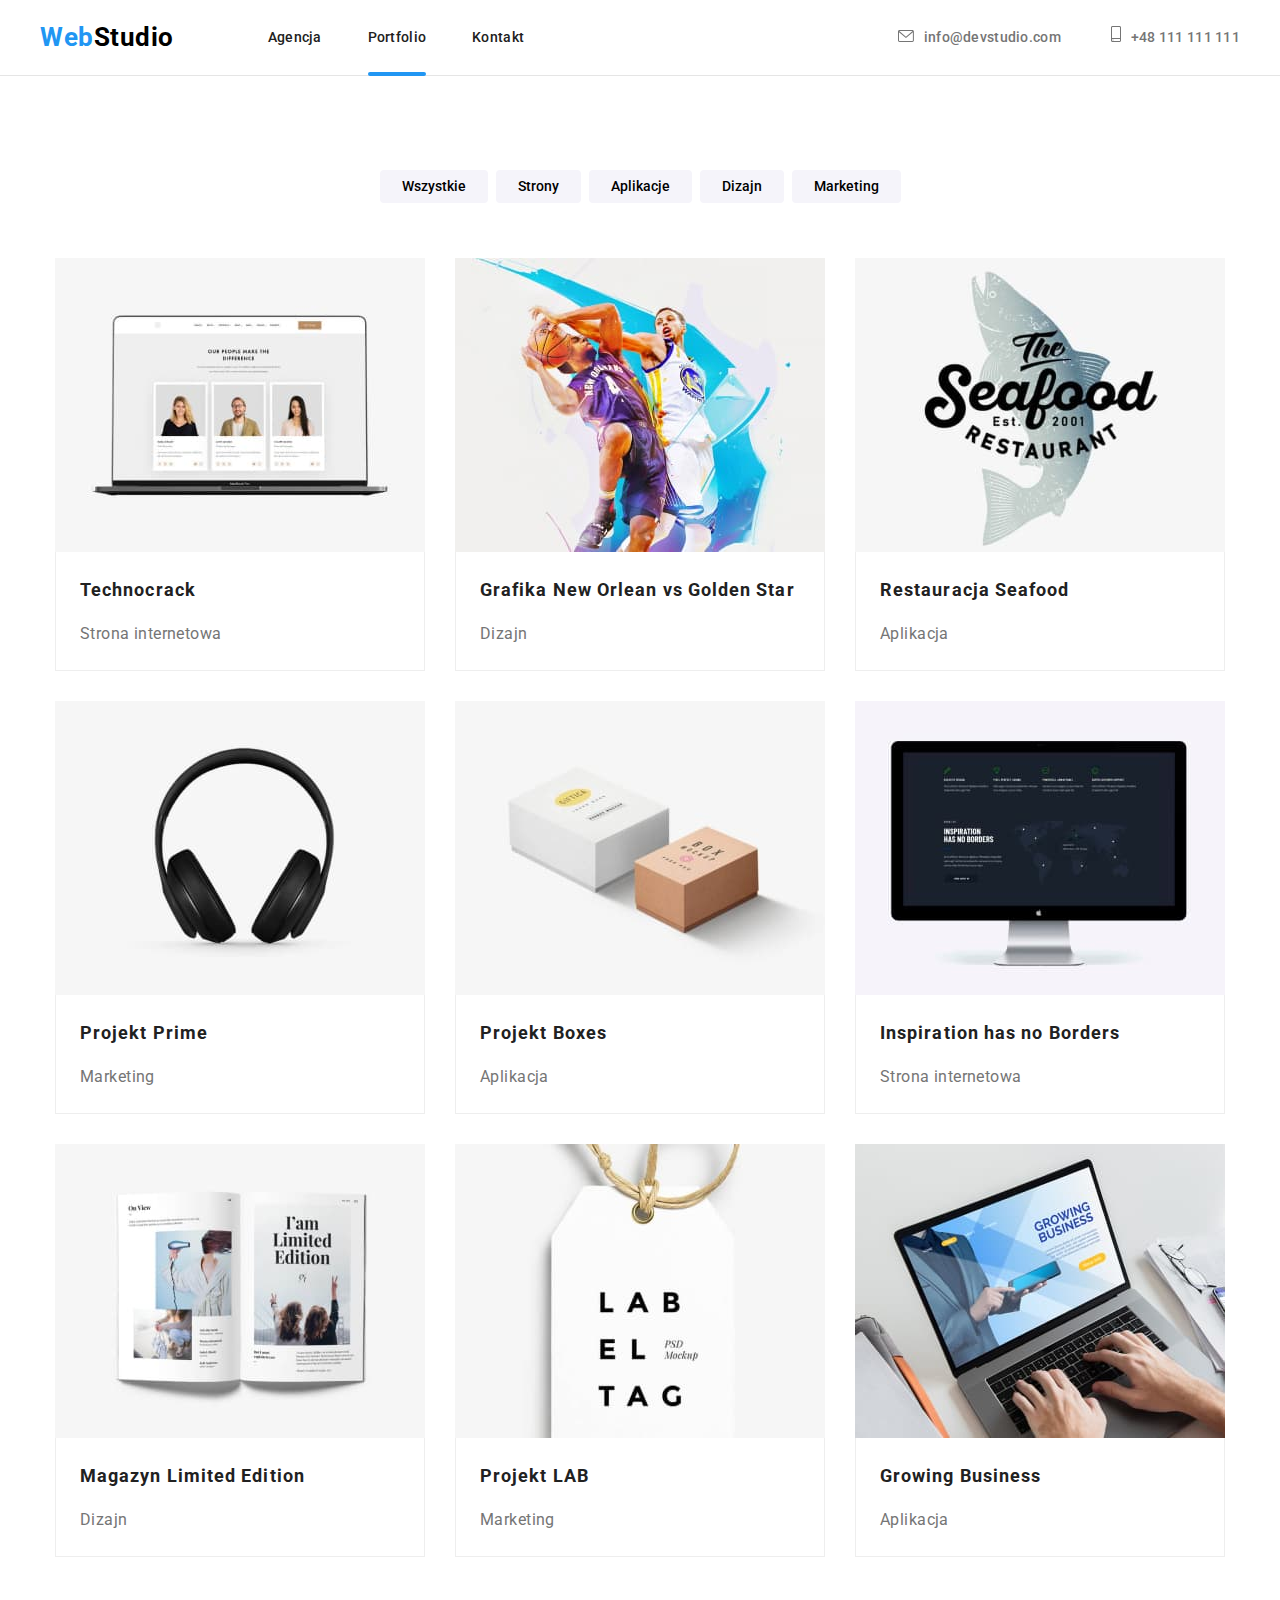
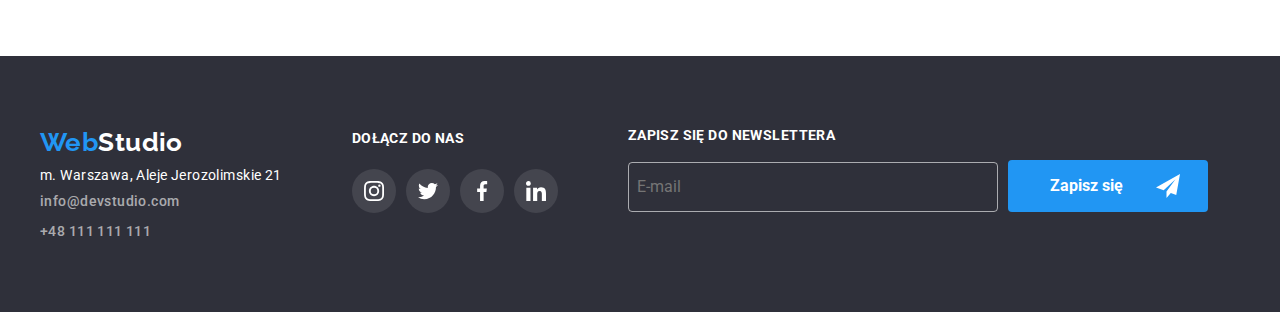
==== portfolio.html @ 53ec65df "clone repository" ====
<!DOCTYPE html>
<html lang="pl">
  <head>
    <meta charset="UTF-8" />
    <meta http-equiv="X-UA-Compatible" content="IE=edge" />
    <meta name="viewport" content="width=device-width, initial-scale=1.0" />
    <title>Zadanie domowe 1 GOIT Polska</title>
    <link rel="preconnect" href="https://fonts.googleapis.com" />
    <link rel="preconnect" href="https://fonts.gstatic.com" crossorigin />
    <link
      href="https://fonts.googleapis.com/css2?family=Raleway:wght@700&family=Roboto:wght@400;500;700;900&display=swap"
      rel="stylesheet"
    />
    <link
      rel="stylesheet"
      href="https://cdnjs.cloudflare.com/ajax/libs/modern-normalize/1.0.0/modern-normalize.min.css"
    />
    <link href="css/style.css" rel="stylesheet" />
  </head>
  <body>
    <header class="header-border-bottom">
      <div class="container header-container align-center">
        <div class="flex-box align-center">
          <a class="logo" href="index.html"
            ><span class="logo-web">Web</span>Studio</a
          >
          <nav>
            <ul class="header-navigation">
              <li>
                <a href="index.html">Agencja</a>
              </li>
              <li>
                <a class="is-active" href="portfolio.html">Portfolio</a>
              </li>
              <li>
                <a href="#">Kontakt</a>
              </li>
            </ul>
          </nav>
        </div>
        <ul class="header-list flex-box align-center">
          <li>
            <a href="mailto:info@devstudio.com"
              ><svg class="icon" width="16" height="12">
                <use href="images/icons.svg#icon-envelope"></use></svg
              >info@devstudio.com</a
            >
          </li>
          <li>
            <a href="tel:48111111111"
              ><svg class="icon" width="10" height="16">
                <use href="images/icons.svg#icon-smartphone"></use></svg
              >+48 111 111 111</a
            >
          </li>
        </ul>
      </div>
    </header>
    <main>
      <!--HERO-->
      <section class="section">
        <div class="container">
          <ul class="flex-box filter-menu">
            <li>
              <button class="box-push" type="button">Wszystkie</button>
            </li>
            <li>
              <button class="box-push" type="button">Strony</button>
            </li>
            <li>
              <button class="box-push" type="button">Aplikacje</button>
            </li>
            <li>
              <button class="box-push" type="button">Dizajn</button>
            </li>
            <li>
              <button class="box-push" type="button">Marketing</button>
            </li>
          </ul>

          <ul class="flex-box hero-gap flex-grind">
            <li>
              <figure>
                <div class="portfolio-tile">
                  <img
                    class="portfolio-img"
                    src="images/portfolio/web_technocrack.jpg"
                    alt="Przykład strony stworzonej przez nasz zespół"
                    width="370"
                    height="294"
                  />
                  <div class="text-layer">
                    <p>
                      Technocrack jest popularną platformą wykorzystywaną do
                      rozpowszechniania koronawirusa. Firmy wykorzystują tę
                      platformę do celów szpiegowskich i ataków na
                      niezabezpieczone serwery konkurencji
                    </p>
                  </div>
                </div>
                <figcaption>
                  <h3>Technocrack</h3>
                  <p>Strona internetowa</p>
                </figcaption>
              </figure>
            </li>
            <li>
              <figure>
                <div class="portfolio-tile">
                  <img
                    class="portfolio-img"
                    src="images/portfolio/design_goldenstar.jpg"
                    alt="Przykład grafiki z koszykarzami stworzonej przez nasz zespół"
                    width="370"
                    height="294"
                  />
                  <div class="text-layer">
                    <p>
                      Technocrack jest popularną platformą wykorzystywaną do
                      rozpowszechniania koronawirusa. Firmy wykorzystują tę
                      platformę do celów szpiegowskich i ataków na
                      niezabezpieczone serwery konkurencji
                    </p>
                  </div>
                </div>
                <figcaption>
                  <h3>Grafika New Orlean vs Golden Star</h3>
                  <p>Dizajn</p>
                </figcaption>
              </figure>
            </li>
            <li>
              <figure>
                <div class="portfolio-tile">
                  <img
                    class="portfolio-img"
                    src="images/portfolio/app_seafood.jpg"
                    alt="Przykład aplikacji restauracji seafood stworzonej przez nasz zespół"
                    width="370"
                    height="294"
                  />
                  <div class="text-layer">
                    <p>
                      Technocrack jest popularną platformą wykorzystywaną do
                      rozpowszechniania koronawirusa. Firmy wykorzystują tę
                      platformę do celów szpiegowskich i ataków na
                      niezabezpieczone serwery konkurencji
                    </p>
                  </div>
                </div>
                <figcaption>
                  <h3>Restauracja Seafood</h3>
                  <p>Aplikacja</p>
                </figcaption>
              </figure>
            </li>
            <li>
              <figure>
                <div class="portfolio-tile">
                  <img
                    class="portfolio-img"
                    src="images/portfolio/marketing.jpg"
                    alt="Przykład kampanii marketingowej słuchawek stworzonej przez nasz zespół"
                    width="370"
                    height="294"
                  />
                  <div class="text-layer">
                    <p>
                      Technocrack jest popularną platformą wykorzystywaną do
                      rozpowszechniania koronawirusa. Firmy wykorzystują tę
                      platformę do celów szpiegowskich i ataków na
                      niezabezpieczone serwery konkurencji
                    </p>
                  </div>
                </div>
                <figcaption>
                  <h3>Projekt Prime</h3>
                  <p>Marketing</p>
                </figcaption>
              </figure>
            </li>
            <li>
              <figure>
                <div class="portfolio-tile">
                  <img
                    class="portfolio-img"
                    src="images/portfolio/app_boxes.jpg"
                    alt="Przykład aplikacji projekt boxes stworzonej przez nasz zespół"
                    width="370"
                    height="294"
                  />
                  <div class="text-layer">
                    <p>
                      Technocrack jest popularną platformą wykorzystywaną do
                      rozpowszechniania koronawirusa. Firmy wykorzystują tę
                      platformę do celów szpiegowskich i ataków na
                      niezabezpieczone serwery konkurencji
                    </p>
                  </div>
                </div>
                <figcaption>
                  <h3>Projekt Boxes</h3>
                  <p>Aplikacja</p>
                </figcaption>
              </figure>
            </li>
            <li>
              <figure>
                <div class="portfolio-tile">
                  <img
                    class="portfolio-img"
                    src="images/portfolio/web_inpiration.jpg"
                    alt="Przykład strony stworzonej przez nasz zespół"
                    width="370"
                    height="294"
                  />
                  <div class="text-layer">
                    <p>
                      Technocrack jest popularną platformą wykorzystywaną do
                      rozpowszechniania koronawirusa. Firmy wykorzystują tę
                      platformę do celów szpiegowskich i ataków na
                      niezabezpieczone serwery konkurencji
                    </p>
                  </div>
                </div>
                <figcaption>
                  <h3>Inspiration has no Borders</h3>
                  <p>Strona internetowa</p>
                </figcaption>
              </figure>
            </li>
            <li>
              <figure>
                <div class="portfolio-tile">
                  <img
                    class="portfolio-img"
                    src="images/portfolio/design_magasine.jpg"
                    alt="Przykład grafiki magazynu drukowanego stworzonej przez nasz zespół"
                    width="370"
                    height="294"
                  />
                  <div class="text-layer">
                    <p>
                      Technocrack jest popularną platformą wykorzystywaną do
                      rozpowszechniania koronawirusa. Firmy wykorzystują tę
                      platformę do celów szpiegowskich i ataków na
                      niezabezpieczone serwery konkurencji
                    </p>
                  </div>
                </div>
                <figcaption>
                  <h3>Magazyn Limited Edition</h3>
                  <p>Dizajn</p>
                </figcaption>
              </figure>
            </li>
            <li>
              <figure>
                <div class="portfolio-tile">
                  <img
                    class="portfolio-img"
                    src="images/portfolio/marketing_lab.jpg"
                    alt="Przykład kampanii reklamowej projektu LAB stworzonej przez nasz zespół"
                    width="370"
                    height="294"
                  />
                  <div class="text-layer">
                    <p>
                      Technocrack jest popularną platformą wykorzystywaną do
                      rozpowszechniania koronawirusa. Firmy wykorzystują tę
                      platformę do celów szpiegowskich i ataków na
                      niezabezpieczone serwery konkurencji
                    </p>
                  </div>
                </div>
                <figcaption>
                  <h3>Projekt LAB</h3>
                  <p>Marketing</p>
                </figcaption>
              </figure>
            </li>
            <li>
              <figure>
                <div class="portfolio-tile">
                  <img
                    class="portfolio-img"
                    src="images/portfolio/app_business.jpg"
                    alt="Przykład aplikacji growing business stworzonej przez nasz zespół"
                    width="370"
                    height="294"
                  />
                  <div class="text-layer">
                    <p>
                      Technocrack jest popularną platformą wykorzystywaną do
                      rozpowszechniania koronawirusa. Firmy wykorzystują tę
                      platformę do celów szpiegowskich i ataków na
                      niezabezpieczone serwery konkurencji
                    </p>
                  </div>
                </div>
                <figcaption>
                  <h3>Growing Business</h3>
                  <p>Aplikacja</p>
                </figcaption>
              </figure>
            </li>
          </ul>
        </div>
      </section>
      <footer class="background-footer">
        <div class="container flex-box">
          <div class="footer-container">
            <a class="logo-footer" href="index.html"
              ><span class="logo-web">Web</span>Studio</a
            >
            <ul class="flex-box adress-footer">
              <li>
                <address>m. Warszawa, Aleje Jerozolimskie 21</address>
              </li>
              <li>
                <a class="link-footer" href="mailto:info@devstudio.com"
                  >info@devstudio.com</a
                >
              </li>
              <li>
                <a class="link-footer" href="tel:48111111111"
                  >+48 111 111 111</a
                >
              </li>
            </ul>
          </div>

          <div class="social-footer">
            <p>dołącz do nas</p>
            <ul class="flex-box social-gap">
              <li class="social-icon-footer">
                <svg class="icon" width="20px" height="20px">
                  <use href="images/icons.svg#icon-instagram"></use>
                </svg>
              </li>
              <li class="social-icon-footer">
                <svg class="icon" width="20px" height="20px">
                  <use href="images/icons.svg#icon-twitter "></use>
                </svg>
              </li>
              <li class="social-icon-footer">
                <svg class="icon" width="20px" height="20px">
                  <use href="images/icons.svg#icon-facebook"></use>
                </svg>
              </li>
              <li class="social-icon-footer">
                <svg class="icon" width="20px" height="20px">
                  <use href="images/icons.svg#icon-linkedin"></use>
                </svg>
              </li>
            </ul>
          </div>
          <div class="form-footer-wrapper">
            <form class="form-footer">
              <div class="input-wrapper">
                <label class="label-footer"
                  >Zapisz się do newslettera
                  <input
                    type="mail"
                    placeholder="E-mail"
                    class="input-footer"
                  />
                </label>
              </div>
              <div class="btn-footer-wrapper">
                <button class="btn-footer" type="submit">Zapisz się</button>
                <svg width="24" height="24" class="btn-icon">
                  <use href="images/icons.svg#icon-send"></use>
                </svg>
              </div>
            </form>
          </div>
        </div>
      </footer>
    </main>
  </body>
</html>
---- css/style.css ----
:root {
  --brand-background1: #2f303a;
  --header-background: #2f303a66;
  --brand-color1: #2196f3;
  --brand-color2: #000000;
  --brand-colorAccent: #ffffff;
  --brand-colorAccent-op: #ffffff1a;
  --menu-color: #212121;
  --input-modal-border: #21212133;
  --button-background: #f5f4fa;
  --paragraph-color: #757575;
  --placeholder-color: #75757580;
  --link-footercolor: #ffffff99;
  --bottom-border-header: #e5e5e5;
  --bottom-border-portfolio: #eee;
  --icon-clients-color: #afb1b8;
  --icon-clients-hover: #2196f3;
  --about-caption-bg: #2f303acc;
  --text-tile-background: #2196f3e6;
}

body {
  font-family: "Roboto", sans-serif;
  color: var(--menu-color);
  letter-spacing: 0.03em;
  line-height: 1;
  font-size: 14px;
}
h1 {
  font-weight: 900;
  font-size: 44px;
  line-height: 1.5;
  letter-spacing: 0.06em;
  text-transform: uppercase;
  color: var(--brand-colorAccent);
  text-align: center;
}
h2 {
  font-weight: 700;
  font-size: 36px;
  line-height: 1.2;
  text-align: center;
  margin-bottom: 50px;
  margin-top: 0;
}

p {
  line-height: 1.5;
  color: var(--paragraph-color);
}

ul {
  list-style-type: none;
  margin: 0;
}

ul,
li,
p,
h3,
figure {
  margin: 0;
  padding: 0;
}

header a {
  font-weight: 500;
  letter-spacing: 0.02em;
  text-decoration: none;
  color: inherit;
  transition: 250ms cubic-bezier(0.4, 0, 0.2, 1);
}

header a:hover,
header a:focus {
  color: var(--brand-color1);
}

.logo {
  color: var(--brand-color2);
  font-size: 26px;
  font-weight: 700;
  margin-right: 94px;
}

.logo-web {
  color: var(--brand-color1);
}

.section {
  padding: 94px 0;
}
.extra-padding {
  padding: 100px 0;
}

.container {
  width: 1200px;
  margin: 0 auto;
}
.flex-box {
  display: flex;
}

/* header section styling */

.header-container {
  display: flex;
  justify-content: space-between;
  padding: 24px 0 25px 0;
}
.header-list {
  gap: 50px;
}

.header-list a {
  color: var(--paragraph-color);
  text-align: center;
  line-height: 1.5;
}

.align-center {
  align-items: center;
}

.justify-center {
  justify-content: center;
}
.header-navigation {
  display: flex;
  gap: 46px;
}

.is-active {
  position: relative;
}

.is-active::after {
  content: "";
  width: 100%;
  height: 4px;
  border-radius: 2px;
  background-color: var(--brand-color1);
  position: absolute;
  bottom: 0;
  left: 0;
  transform: translateY(31px);
}

.header-border-bottom {
  border-bottom: 1px solid var(--bottom-border-header);
}

/* hero section styling*/

.header-image {
  background-image: linear-gradient(
      to bottom,
      var(--header-background),
      var(--header-background)
    ),
    url(../images/header_image.jpg);
  max-width: 1600px;
  background-size: cover;
  margin: 0 auto;
}
.box-service {
  font-weight: 700;
  background-color: var(--brand-color1);
  color: var(--brand-colorAccent);
  border-radius: 4px;
  max-width: 200px;
  cursor: pointer;
  font-size: 16px;
  line-height: 2;
  padding: 10px 41px;
  text-align: center;
  border: none;
}

.header-flex {
  flex-direction: column;
  align-items: center;
  gap: 30px;
  margin: 0 auto;
}

.negative-margin {
  margin-top: -94px;
}

.hero-gap {
  gap: 30px;
  padding: 5px 0;
}

.hero-gap p {
  line-height: 1.7;
  text-align: left;
}

.hero-gap h3 {
  font-weight: 700;
  text-align: left;
  text-transform: uppercase;
  margin-bottom: 10px;
  font-size: 14px;
}

.box-hero {
  background-color: var(--button-background);
  width: 270px;
  height: 120px;
  padding: 25px 100px;
  margin-bottom: 30px;
}

/* about section styling */

.about-tile {
  position: relative;
}

.about-caption {
  width: 370px;
  min-height: 70px;
  background-color: var(--about-caption-bg);
  position: absolute;
  top: 224px;
}

.about-caption p {
  font-weight: 700;
  line-height: 1;
  text-align: center;
  text-transform: uppercase;
  color: var(--brand-colorAccent);
  transform: translateY(200%);
}

/* team section styling */

.background-color-about {
  background-color: var(--button-background);
}

.background-color-about h3 {
  font-size: 16px;
  font-weight: 500;
  line-height: 1.2;
  text-align: center;
  color: var(--menu-color);
  text-transform: none;
  margin-bottom: 10px;
}
.background-color-about p {
  text-align: center;
  font-size: 16px;
  line-height: 1.2;
  color: var(--paragraph-color);
  margin-bottom: 16px;
}

.background-color-about figcaption {
  padding: 30px 32px;
  background-color: var(--brand-colorAccent);
  border-radius: 0 0 4px 4px;
}

.background-color-about figure {
  box-shadow: 0px 1px 3px rgba(0, 0, 0, 0.12), 0px 1px 1px rgba(0, 0, 0, 0.14),
    0px 1px 2px rgba(0, 0, 0, 0.2);
  border-radius: 0 0 4px 4px;
}

.team-list {
  gap: 30px;
  display: flex;
  padding-bottom: 1px;
}

/* icon styling */

.icon {
  fill: currentColor;
}
.header-list .icon {
  margin-right: 10px;
}

.social-gap {
  gap: 10px;
}

.social-icons-list {
  width: 44px;
  height: 44px;
  padding: 12px;
  color: var(--icon-clients-color);
  border-radius: 50%;
  cursor: pointer;
  transition: 250ms cubic-bezier(0.4, 0, 0.2, 1);
}

.social-icons-list:hover,
.social-icons-list:focus {
  background-color: var(--brand-color1);
  color: var(--brand-colorAccent);
}

.social-icon-footer {
  width: 44px;
  height: 44px;
  padding: 12px;
  background-color: var(--brand-colorAccent-op);
  border-radius: 50%;
  cursor: pointer;
  transition: 250ms cubic-bezier(0.4, 0, 0.2, 1);
}

.social-icon-footer:hover,
.social-icon-footer:focus {
  background-color: var(--brand-color1);
  border-radius: 50%;
  color: var(--brand-colorAccent);
}

/* clients section styling */

.box-clients {
  border: 1px solid currentColor;
  border-radius: 4px;
  width: 170px;
  height: 92px;
  justify-content: center;
  color: var(--icon-clients-color);
  cursor: pointer;
  transition: 250ms cubic-bezier(0.4, 0, 0.2, 1);
}

.box-icon {
  width: 106px;
  height: 60px;
}

.box-clients:hover,
.box-clients:focus,
.box-clients:hover .icon,
.box-clients:focus .icon {
  color: var(--icon-clients-hover);
}

/* footer styling */

.footer-container {
  background-color: var(--brand-background1);
  color: var(--brand-colorAccent);
  padding: 60px 0px;
  margin-right: 70px;
  position: relative;
}

.social-footer {
  padding: 72px 0px;
  color: var(--brand-colorAccent);
  margin-right: 70px;
}

.social-footer p {
  text-transform: uppercase;
  font-weight: 700;
  color: var(--brand-colorAccent);
  margin-bottom: 20px;
}

.background-footer {
  background-color: var(--brand-background1);
}

.adress-footer {
  flex-direction: column;
  gap: 9px;
}
.adress-footer address {
  font-style: inherit;
}

.logo-footer {
  color: var(--brand-colorAccent);
  font-family: "raleway", sans-serif;
  font-weight: 700;
  font-size: 26px;
  line-height: 2;
  margin-bottom: 20px;
  text-decoration: none;
}

.link-footer {
  color: var(--link-footercolor);
  font-weight: 500;
  letter-spacing: 0.03em;
  line-height: 1.5;
  text-decoration: none;
  transition: 250ms cubic-bezier(0.4, 0, 0.2, 1);
}

.link-footer:hover,
.link-footer:focus {
  color: var(--brand-color1);
}

.form-footer-wrapper {
  padding: 72px 0px 100px 0px;
  color: var(--brand-colorAccent);
  display: flex;
  flex-direction: row;
  width: 580px;
}

.form-footer {
  display: flex;
  align-items: flex-end;
  gap: 10px;
}

.input-wrapper {
  display: block;
}

.label-footer {
  text-transform: uppercase;
  font-weight: 700;
  color: var(--brand-colorAccent);
  margin-bottom: 20px;
}

.input-footer {
  padding: 8px;
  border: 1px solid var(--link-footercolor);
  border-radius: 4px;
  background-color: inherit;
  color: var(--link-footercolor);
  font-family: inherit;
  font-size: 16px;
  line-height: 1.25;
  outline: none;
  width: 100%;
  min-height: 50px;
  margin-top: 20px;
}

.btn-footer-wrapper {
  position: relative;
  display: inline;
  color: var(--brand-colorAccent);
}

.btn-footer {
  width: 200px;
  padding: 10px 42px;
  text-align: left;
  border: none;
  border-radius: 4px;
  background-color: var(--brand-color1);
  font-size: 16px;
  line-height: 2;
  color: inherit;
  font-style: inherit;
  font-weight: 700;
  cursor: pointer;
}

.btn-icon {
  position: absolute;
  top: 50%;
  right: 28px;
  transform: translateY(-50%);
  fill: var(--brand-colorAccent);
}

/* portfolio styling */

.box-push {
  background-color: var(--button-background);
  font-weight: 500;
  line-height: 1.5;
  border-radius: 4px;
  cursor: pointer;
  padding: 6px 22px;
  text-align: center;
  border: none;
  transition: 250ms cubic-bezier(0.4, 0, 0.2, 1);
}

.box-push:hover,
.box-push:focus {
  background-color: var(--brand-color1);
  color: var(--brand-colorAccent);
  box-shadow: 0px 3px 1px rgba(0, 0, 0, 0.1), 0px 1px 2px rgba(0, 0, 0, 0.08),
    0px 2px 2px rgba(0, 0, 0, 0.12);
}

.filter-menu {
  gap: 8px;
  justify-content: center;
  align-items: flex-start;
  padding: 0 1px 16px;
  margin-bottom: 34px;
}
.flex-grind {
  flex-wrap: wrap;
  justify-content: center;
  flex-basis: calc((100% - 60px) / 3);
  transition: 250ms cubic-bezier(0.4, 0, 0.2, 1);
}

.flex-grind figure:hover,
.flex-grind figure:focus {
  box-shadow: 0px 1px 1px rgba(0, 0, 0, 0.12), 0px 4px 4px rgba(0, 0, 0, 0.06),
    1px 4px 6px rgba(0, 0, 0, 0.16);
}

.flex-grind figcaption {
  padding: 20px 24px;
  border: 1px solid var(--bottom-border-portfolio);
  border-top: none;
}

.flex-grind h3 {
  font-weight: 700;
  font-size: 18px;
  letter-spacing: 0.06em;
  line-height: 2;
  text-transform: none;
}

.flex-grind p {
  font-size: 16px;
  line-height: 2;
}
.portfolio-img {
  display: block;
}

/* overlay styling */

.portfolio-tile {
  position: relative;
  overflow: hidden;
}

.text-layer {
  position: absolute;
  bottom: 0;
  left: 0;
  width: 100%;
  height: 100%;
  padding: 49px 24px;
  background-color: var(--text-tile-background);
  transform: translateY(100%);
  transition: transform 250ms cubic-bezier(0.4, 0, 0.2, 1);
}

.text-layer p {
  width: 301px;
  font-size: 18px;
  line-height: 1.5;
  color: var(--brand-colorAccent);
}

.portfolio-tile:hover .text-layer {
  transform: translateY(0);
}

/* modal style styling */

.modal-button {
  position: absolute;
  top: 8px;
  right: 8px;
  border-radius: 50%;
  border: 1px solid rgba(0, 0, 0, 0.1);
  background-color: var(--brand-colorAccent);
  width: 30px;
  height: 30px;
  cursor: pointer;
}

.close-sign {
  position: absolute;
  top: 50%;
  left: 50%;
  font-size: 30px;
  transform: translate(-50%, -50%);
}

.modal {
  position: relative;
  width: 528px;
  min-height: 581px;
  padding: 45px 40px 35px;
  border-radius: 4px;
  background-color: var(--brand-colorAccent);
  box-shadow: 0px 1px 1px rgba(0, 0, 0, 0.12), 0px 2px 2px rgba(0, 0, 0, 0.06),
    1px 2px 4px rgba(0, 0, 0, 0.16);
}

.modal-form {
  flex-direction: column;
  align-items: stretch;
}

.form-title {
  font-size: 20px;
  font-weight: 700;
  color: var(--menu-color);
  text-align: center;
  margin-bottom: 12px;
}

.modal-label {
  position: relative;
  font-size: 12px;
  color: var(--paragraph-color);
}

.modal-input-wrapper {
  position: relative;
}

.modal-input-wrapper:focus-within {
  fill: var(--brand-color1);
}

.modal-input {
  width: 100%;
  padding: 12px 0px 12px 42px;
  border: 1px solid var(--input-modal-border);
  font-size: 16px;
  line-height: 1;
  outline: none;
  margin-top: 4px;
  margin-bottom: 10px;
}

.modal-input:focus,
.modal-textarea:focus {
  border: 1px solid var(--brand-color1);
}

.modal-input-icon {
  position: absolute;
  top: 24px;
  left: 12px;
  transform: translateY(50%);
}

.modal-textarea {
  padding: 12px 0px 12px 16px;
  border: 1px solid var(--input-modal-border);
  outline: none;
  resize: none;
  margin-top: 4px;
  margin-bottom: 10px;
}

.modal-textarea::placeholder {
  color: var(--placeholder-color);
  font-size: 12px;
}

.agree-label {
  line-height: 1.7;
  color: var(--paragraph-color);
  margin-top: 20px;
}

.agree-label a {
  color: var(--brand-color1);
}

.modal-checkbox {
  position: relative;
  align-self: center;
  margin-top: 25px;
}

.modal-checkbox input {
  opacity: 0;
  cursor: pointer;
  margin-right: 8px;
  height: 15px;
  width: 16px;
}

.modal-checkbox-field {
  position: absolute;
  top: 0;
  left: 15px;
  transform: translate(-100%, 25%);
  width: 16px;
  height: 15px;
  border: 1px solid var(--menu-color);
  border-radius: 2px;
}

.modal-checkbox input:checked ~ .modal-checkbox-field {
  background-color: var(--brand-color1);
  border: 1px solid var(--brand-color1);
}

.modal-checkbox-icon {
  position: absolute;
  top: 50%;
  left: 50%;
  transform: translate(-50%, -50%);
  fill: var(--brand-colorAccent);
}

.modal-form-btn {
  font-weight: 700;
  font-size: 16px;
  line-height: 1.875;
  background-color: var(--brand-color1);
  color: var(--brand-colorAccent);
  border-radius: 4px;
  max-width: 200px;
  cursor: pointer;
  padding: 10px 41px;
  text-align: center;
  border: none;
  margin-top: 30px;
  align-self: center;
}

.is-hidden {
  opacity: 0;
  visibility: hidden;
  pointer-events: none;
  transform: scale(0) rotate(360deg);
}

.backdrop {
  visibility: visible;
  position: fixed;
  left: 0;
  top: 0;
  width: 100%;
  height: 100%;
  justify-content: center;
  align-items: center;
  background-color: rgba(0, 0, 0, 0.2);
  transition: transform 250ms cubic-bezier(0.4, 0, 0.2, 1),
    opacity 250ms cubic-bezier(0.4, 0, 0.2, 1);
}
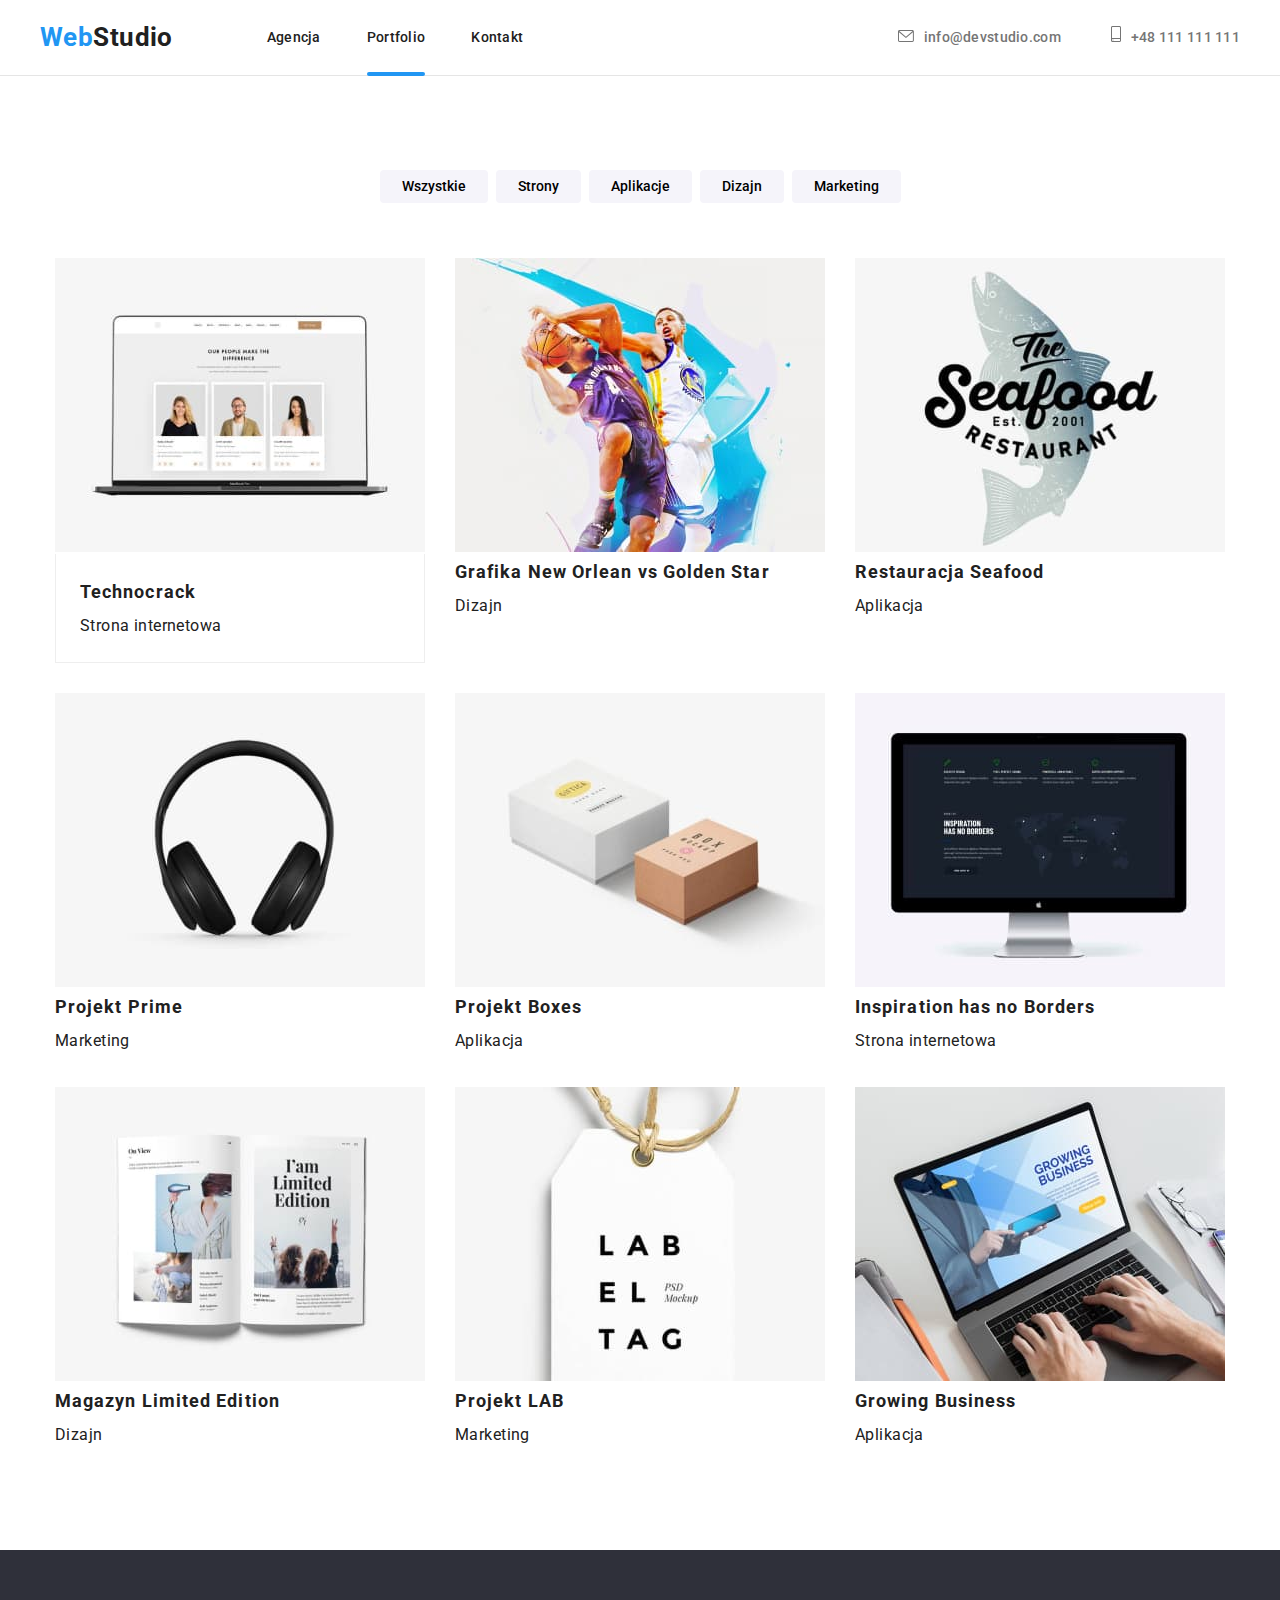
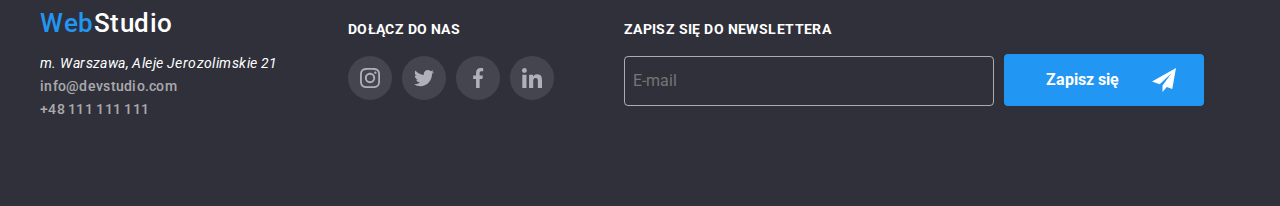
==== commit dc5a6af8: "BEM methodology aplied" ====
--- a/portfolio.html
+++ b/portfolio.html
@@ -18,37 +18,51 @@
     <link href="css/style.css" rel="stylesheet" />
   </head>
   <body>
-    <header class="header-border-bottom">
-      <div class="container header-container align-center">
+    <header class="header--border">
+      <div class="container header__container align-center">
         <div class="flex-box align-center">
-          <a class="logo" href="index.html"
-            ><span class="logo-web">Web</span>Studio</a
+          <a class="logo link__header" href="index.html"
+            ><span class="logo--accent">Web</span>Studio</a
           >
           <nav>
-            <ul class="header-navigation">
-              <li>
-                <a href="index.html">Agencja</a>
-              </li>
-              <li>
-                <a class="is-active" href="portfolio.html">Portfolio</a>
-              </li>
-              <li>
-                <a href="#">Kontakt</a>
+            <ul class="header__navigation flex-box">
+              <li>
+                <a class="link link__header" href="index.html">Agencja</a>
+              </li>
+              <li>
+                <a class="link link__header is-active" href="portfolio.html"
+                  >Portfolio</a
+                >
+              </li>
+              <li>
+                <a class="link link__header" href="#">Kontakt</a>
               </li>
             </ul>
           </nav>
         </div>
-        <ul class="header-list flex-box align-center">
+        <ul class="header__contact-info flex-box align-center">
           <li>
-            <a href="mailto:info@devstudio.com"
-              ><svg class="icon" width="16" height="12">
+            <a
+              class="link link__header link__header--contact-info"
+              href="mailto:info@devstudio.com"
+              ><svg
+                class="icon icon__header--contact-info"
+                width="16"
+                height="12"
+              >
                 <use href="images/icons.svg#icon-envelope"></use></svg
               >info@devstudio.com</a
             >
           </li>
           <li>
-            <a href="tel:48111111111"
-              ><svg class="icon" width="10" height="16">
+            <a
+              class="link link__header link__header--contact-info"
+              href="tel:48111111111"
+              ><svg
+                class="icon icon__header--contact-info"
+                width="10"
+                height="16"
+              >
                 <use href="images/icons.svg#icon-smartphone"></use></svg
               >+48 111 111 111</a
             >
@@ -57,273 +71,266 @@
       </div>
     </header>
     <main>
-      <!--HERO-->
+      <!--PORTFOLIO-->
       <section class="section">
         <div class="container">
-          <ul class="flex-box filter-menu">
-            <li>
-              <button class="box-push" type="button">Wszystkie</button>
-            </li>
-            <li>
-              <button class="box-push" type="button">Strony</button>
-            </li>
-            <li>
-              <button class="box-push" type="button">Aplikacje</button>
-            </li>
-            <li>
-              <button class="box-push" type="button">Dizajn</button>
-            </li>
-            <li>
-              <button class="box-push" type="button">Marketing</button>
+          <ul class="flex-box filter">
+            <li>
+              <button class="filter__btn" type="button">Wszystkie</button>
+            </li>
+            <li>
+              <button class="filter__btn" type="button">Strony</button>
+            </li>
+            <li>
+              <button class="filter__btn" type="button">Aplikacje</button>
+            </li>
+            <li>
+              <button class="filter__btn" type="button">Dizajn</button>
+            </li>
+            <li>
+              <button class="filter__btn" type="button">Marketing</button>
             </li>
           </ul>
 
-          <ul class="flex-box hero-gap flex-grind">
-            <li>
-              <figure>
-                <div class="portfolio-tile">
-                  <img
-                    class="portfolio-img"
+          <ul class="flex-box hero-gap grind">
+            <li>
+              <figure>
+                <div class="overly">
+                  <img
                     src="images/portfolio/web_technocrack.jpg"
                     alt="Przykład strony stworzonej przez nasz zespół"
                     width="370"
                     height="294"
                   />
-                  <div class="text-layer">
-                    <p>
-                      Technocrack jest popularną platformą wykorzystywaną do
-                      rozpowszechniania koronawirusa. Firmy wykorzystują tę
-                      platformę do celów szpiegowskich i ataków na
-                      niezabezpieczone serwery konkurencji
-                    </p>
-                  </div>
-                </div>
-                <figcaption>
-                  <h3>Technocrack</h3>
-                  <p>Strona internetowa</p>
-                </figcaption>
-              </figure>
-            </li>
-            <li>
-              <figure>
-                <div class="portfolio-tile">
-                  <img
-                    class="portfolio-img"
+                  <div class="overly__text">
+                    <p class="overly__paragraph">
+                      Technocrack jest popularną platformą wykorzystywaną do
+                      rozpowszechniania koronawirusa. Firmy wykorzystują tę
+                      platformę do celów szpiegowskich i ataków na
+                      niezabezpieczone serwery konkurencji
+                    </p>
+                  </div>
+                </div>
+                <figcaption class="figcaption__grind">
+                  <h3 class="heading_grind">Technocrack</h3>
+                  <p class="paragraph__grind">Strona internetowa</p>
+                </figcaption>
+              </figure>
+            </li>
+            <li>
+              <figure>
+                <div class="overly">
+                  <img
                     src="images/portfolio/design_goldenstar.jpg"
                     alt="Przykład grafiki z koszykarzami stworzonej przez nasz zespół"
                     width="370"
                     height="294"
                   />
-                  <div class="text-layer">
-                    <p>
-                      Technocrack jest popularną platformą wykorzystywaną do
-                      rozpowszechniania koronawirusa. Firmy wykorzystują tę
-                      platformę do celów szpiegowskich i ataków na
-                      niezabezpieczone serwery konkurencji
-                    </p>
-                  </div>
-                </div>
-                <figcaption>
-                  <h3>Grafika New Orlean vs Golden Star</h3>
-                  <p>Dizajn</p>
-                </figcaption>
-              </figure>
-            </li>
-            <li>
-              <figure>
-                <div class="portfolio-tile">
-                  <img
-                    class="portfolio-img"
+                  <div class="overly__text">
+                    <p class="overly__paragraph">
+                      Technocrack jest popularną platformą wykorzystywaną do
+                      rozpowszechniania koronawirusa. Firmy wykorzystują tę
+                      platformę do celów szpiegowskich i ataków na
+                      niezabezpieczone serwery konkurencji
+                    </p>
+                  </div>
+                </div>
+                <figcaption>
+                  <h3 class="heading_grind">
+                    Grafika New Orlean vs Golden Star
+                  </h3>
+                  <p class="paragraph__grind">Dizajn</p>
+                </figcaption>
+              </figure>
+            </li>
+            <li>
+              <figure>
+                <div class="overly">
+                  <img
                     src="images/portfolio/app_seafood.jpg"
                     alt="Przykład aplikacji restauracji seafood stworzonej przez nasz zespół"
                     width="370"
                     height="294"
                   />
-                  <div class="text-layer">
-                    <p>
-                      Technocrack jest popularną platformą wykorzystywaną do
-                      rozpowszechniania koronawirusa. Firmy wykorzystują tę
-                      platformę do celów szpiegowskich i ataków na
-                      niezabezpieczone serwery konkurencji
-                    </p>
-                  </div>
-                </div>
-                <figcaption>
-                  <h3>Restauracja Seafood</h3>
-                  <p>Aplikacja</p>
-                </figcaption>
-              </figure>
-            </li>
-            <li>
-              <figure>
-                <div class="portfolio-tile">
-                  <img
-                    class="portfolio-img"
+                  <div class="overly__text">
+                    <p class="overly__paragraph">
+                      Technocrack jest popularną platformą wykorzystywaną do
+                      rozpowszechniania koronawirusa. Firmy wykorzystują tę
+                      platformę do celów szpiegowskich i ataków na
+                      niezabezpieczone serwery konkurencji
+                    </p>
+                  </div>
+                </div>
+                <figcaption>
+                  <h3 class="heading_grind">Restauracja Seafood</h3>
+                  <p class="paragraph__grind">Aplikacja</p>
+                </figcaption>
+              </figure>
+            </li>
+            <li>
+              <figure>
+                <div class="overly">
+                  <img
                     src="images/portfolio/marketing.jpg"
                     alt="Przykład kampanii marketingowej słuchawek stworzonej przez nasz zespół"
                     width="370"
                     height="294"
                   />
-                  <div class="text-layer">
-                    <p>
-                      Technocrack jest popularną platformą wykorzystywaną do
-                      rozpowszechniania koronawirusa. Firmy wykorzystują tę
-                      platformę do celów szpiegowskich i ataków na
-                      niezabezpieczone serwery konkurencji
-                    </p>
-                  </div>
-                </div>
-                <figcaption>
-                  <h3>Projekt Prime</h3>
-                  <p>Marketing</p>
-                </figcaption>
-              </figure>
-            </li>
-            <li>
-              <figure>
-                <div class="portfolio-tile">
-                  <img
-                    class="portfolio-img"
+                  <div class="overly__text">
+                    <p class="overly__paragraph">
+                      Technocrack jest popularną platformą wykorzystywaną do
+                      rozpowszechniania koronawirusa. Firmy wykorzystują tę
+                      platformę do celów szpiegowskich i ataków na
+                      niezabezpieczone serwery konkurencji
+                    </p>
+                  </div>
+                </div>
+                <figcaption>
+                  <h3 class="heading_grind">Projekt Prime</h3>
+                  <p class="paragraph__grind">Marketing</p>
+                </figcaption>
+              </figure>
+            </li>
+            <li>
+              <figure>
+                <div class="overly">
+                  <img
                     src="images/portfolio/app_boxes.jpg"
                     alt="Przykład aplikacji projekt boxes stworzonej przez nasz zespół"
                     width="370"
                     height="294"
                   />
-                  <div class="text-layer">
-                    <p>
-                      Technocrack jest popularną platformą wykorzystywaną do
-                      rozpowszechniania koronawirusa. Firmy wykorzystują tę
-                      platformę do celów szpiegowskich i ataków na
-                      niezabezpieczone serwery konkurencji
-                    </p>
-                  </div>
-                </div>
-                <figcaption>
-                  <h3>Projekt Boxes</h3>
-                  <p>Aplikacja</p>
-                </figcaption>
-              </figure>
-            </li>
-            <li>
-              <figure>
-                <div class="portfolio-tile">
-                  <img
-                    class="portfolio-img"
+                  <div class="overly__text">
+                    <p class="overly__paragraph">
+                      Technocrack jest popularną platformą wykorzystywaną do
+                      rozpowszechniania koronawirusa. Firmy wykorzystują tę
+                      platformę do celów szpiegowskich i ataków na
+                      niezabezpieczone serwery konkurencji
+                    </p>
+                  </div>
+                </div>
+                <figcaption>
+                  <h3 class="heading_grind">Projekt Boxes</h3>
+                  <p class="paragraph__grind">Aplikacja</p>
+                </figcaption>
+              </figure>
+            </li>
+            <li>
+              <figure>
+                <div class="overly">
+                  <img
                     src="images/portfolio/web_inpiration.jpg"
                     alt="Przykład strony stworzonej przez nasz zespół"
                     width="370"
                     height="294"
                   />
-                  <div class="text-layer">
-                    <p>
-                      Technocrack jest popularną platformą wykorzystywaną do
-                      rozpowszechniania koronawirusa. Firmy wykorzystują tę
-                      platformę do celów szpiegowskich i ataków na
-                      niezabezpieczone serwery konkurencji
-                    </p>
-                  </div>
-                </div>
-                <figcaption>
-                  <h3>Inspiration has no Borders</h3>
-                  <p>Strona internetowa</p>
-                </figcaption>
-              </figure>
-            </li>
-            <li>
-              <figure>
-                <div class="portfolio-tile">
-                  <img
-                    class="portfolio-img"
+                  <div class="overly__text">
+                    <p class="overly__paragraph">
+                      Technocrack jest popularną platformą wykorzystywaną do
+                      rozpowszechniania koronawirusa. Firmy wykorzystują tę
+                      platformę do celów szpiegowskich i ataków na
+                      niezabezpieczone serwery konkurencji
+                    </p>
+                  </div>
+                </div>
+                <figcaption>
+                  <h3 class="heading_grind">Inspiration has no Borders</h3>
+                  <p class="paragraph__grind">Strona internetowa</p>
+                </figcaption>
+              </figure>
+            </li>
+            <li>
+              <figure>
+                <div class="overly">
+                  <img
                     src="images/portfolio/design_magasine.jpg"
                     alt="Przykład grafiki magazynu drukowanego stworzonej przez nasz zespół"
                     width="370"
                     height="294"
                   />
-                  <div class="text-layer">
-                    <p>
-                      Technocrack jest popularną platformą wykorzystywaną do
-                      rozpowszechniania koronawirusa. Firmy wykorzystują tę
-                      platformę do celów szpiegowskich i ataków na
-                      niezabezpieczone serwery konkurencji
-                    </p>
-                  </div>
-                </div>
-                <figcaption>
-                  <h3>Magazyn Limited Edition</h3>
-                  <p>Dizajn</p>
-                </figcaption>
-              </figure>
-            </li>
-            <li>
-              <figure>
-                <div class="portfolio-tile">
-                  <img
-                    class="portfolio-img"
+                  <div class="overly__text">
+                    <p class="overly__paragraph">
+                      Technocrack jest popularną platformą wykorzystywaną do
+                      rozpowszechniania koronawirusa. Firmy wykorzystują tę
+                      platformę do celów szpiegowskich i ataków na
+                      niezabezpieczone serwery konkurencji
+                    </p>
+                  </div>
+                </div>
+                <figcaption>
+                  <h3 class="heading_grind">Magazyn Limited Edition</h3>
+                  <p class="paragraph__grind">Dizajn</p>
+                </figcaption>
+              </figure>
+            </li>
+            <li>
+              <figure>
+                <div class="overly">
+                  <img
                     src="images/portfolio/marketing_lab.jpg"
                     alt="Przykład kampanii reklamowej projektu LAB stworzonej przez nasz zespół"
                     width="370"
                     height="294"
                   />
-                  <div class="text-layer">
-                    <p>
-                      Technocrack jest popularną platformą wykorzystywaną do
-                      rozpowszechniania koronawirusa. Firmy wykorzystują tę
-                      platformę do celów szpiegowskich i ataków na
-                      niezabezpieczone serwery konkurencji
-                    </p>
-                  </div>
-                </div>
-                <figcaption>
-                  <h3>Projekt LAB</h3>
-                  <p>Marketing</p>
-                </figcaption>
-              </figure>
-            </li>
-            <li>
-              <figure>
-                <div class="portfolio-tile">
-                  <img
-                    class="portfolio-img"
+                  <div class="overly__text">
+                    <p class="overly__paragraph">
+                      Technocrack jest popularną platformą wykorzystywaną do
+                      rozpowszechniania koronawirusa. Firmy wykorzystują tę
+                      platformę do celów szpiegowskich i ataków na
+                      niezabezpieczone serwery konkurencji
+                    </p>
+                  </div>
+                </div>
+                <figcaption>
+                  <h3 class="heading_grind">Projekt LAB</h3>
+                  <p class="paragraph__grind">Marketing</p>
+                </figcaption>
+              </figure>
+            </li>
+            <li>
+              <figure>
+                <div class="overly">
+                  <img
                     src="images/portfolio/app_business.jpg"
                     alt="Przykład aplikacji growing business stworzonej przez nasz zespół"
                     width="370"
                     height="294"
                   />
-                  <div class="text-layer">
-                    <p>
-                      Technocrack jest popularną platformą wykorzystywaną do
-                      rozpowszechniania koronawirusa. Firmy wykorzystują tę
-                      platformę do celów szpiegowskich i ataków na
-                      niezabezpieczone serwery konkurencji
-                    </p>
-                  </div>
-                </div>
-                <figcaption>
-                  <h3>Growing Business</h3>
-                  <p>Aplikacja</p>
+                  <div class="overly__text">
+                    <p class="overly__paragraph">
+                      Technocrack jest popularną platformą wykorzystywaną do
+                      rozpowszechniania koronawirusa. Firmy wykorzystują tę
+                      platformę do celów szpiegowskich i ataków na
+                      niezabezpieczone serwery konkurencji
+                    </p>
+                  </div>
+                </div>
+                <figcaption>
+                  <h3 class="heading_grind">Growing Business</h3>
+                  <p class="paragraph__grind">Aplikacja</p>
                 </figcaption>
               </figure>
             </li>
           </ul>
         </div>
       </section>
-      <footer class="background-footer">
+      <footer class="footer--bg">
         <div class="container flex-box">
-          <div class="footer-container">
-            <a class="logo-footer" href="index.html"
-              ><span class="logo-web">Web</span>Studio</a
+          <div class="container__footer">
+            <a class="logo logo__footer link" href="index.html"
+              ><span class="logo--accent">Web</span>Studio</a
             >
-            <ul class="flex-box adress-footer">
+            <ul class="flex-box adress__footer">
               <li>
                 <address>m. Warszawa, Aleje Jerozolimskie 21</address>
               </li>
               <li>
-                <a class="link-footer" href="mailto:info@devstudio.com"
+                <a class="link link__footer" href="mailto:info@devstudio.com"
                   >info@devstudio.com</a
                 >
               </li>
               <li>
-                <a class="link-footer" href="tel:48111111111"
+                <a class="link link__footer" href="tel:48111111111"
                   >+48 111 111 111</a
                 >
               </li>
@@ -331,45 +338,47 @@
           </div>
 
           <div class="social-footer">
-            <p>dołącz do nas</p>
-            <ul class="flex-box social-gap">
-              <li class="social-icon-footer">
+            <p class="paragraph__social-footer">dołącz do nas</p>
+            <ul class="flex-box social-list">
+              <li class="social-list__item social-list__item--reverse">
                 <svg class="icon" width="20px" height="20px">
                   <use href="images/icons.svg#icon-instagram"></use>
                 </svg>
               </li>
-              <li class="social-icon-footer">
+              <li class="social-list__item social-list__item--reverse">
                 <svg class="icon" width="20px" height="20px">
                   <use href="images/icons.svg#icon-twitter "></use>
                 </svg>
               </li>
-              <li class="social-icon-footer">
+              <li class="social-list__item social-list__item--reverse">
                 <svg class="icon" width="20px" height="20px">
                   <use href="images/icons.svg#icon-facebook"></use>
                 </svg>
               </li>
-              <li class="social-icon-footer">
+              <li class="social-list__item social-list__item--reverse">
                 <svg class="icon" width="20px" height="20px">
                   <use href="images/icons.svg#icon-linkedin"></use>
                 </svg>
               </li>
             </ul>
           </div>
-          <div class="form-footer-wrapper">
-            <form class="form-footer">
-              <div class="input-wrapper">
-                <label class="label-footer"
+          <div class="wrapper__footer">
+            <form class="footer__form">
+              <div class="footer__input-wrapper">
+                <label class="footer__label"
                   >Zapisz się do newslettera
                   <input
-                    type="mail"
+                    type="email"
                     placeholder="E-mail"
-                    class="input-footer"
+                    class="footer__input"
                   />
                 </label>
               </div>
-              <div class="btn-footer-wrapper">
-                <button class="btn-footer" type="submit">Zapisz się</button>
-                <svg width="24" height="24" class="btn-icon">
+              <div class="footer__submit-wrapper">
+                <button class="button submit__btn" type="submit">
+                  Zapisz się
+                </button>
+                <svg width="24" height="24" class="submit__icon">
                   <use href="images/icons.svg#icon-send"></use>
                 </svg>
               </div>
--- a/css/style.css
+++ b/css/style.css
@@ -26,28 +26,6 @@
   line-height: 1;
   font-size: 14px;
 }
-h1 {
-  font-weight: 900;
-  font-size: 44px;
-  line-height: 1.5;
-  letter-spacing: 0.06em;
-  text-transform: uppercase;
-  color: var(--brand-colorAccent);
-  text-align: center;
-}
-h2 {
-  font-weight: 700;
-  font-size: 36px;
-  line-height: 1.2;
-  text-align: center;
-  margin-bottom: 50px;
-  margin-top: 0;
-}
-
-p {
-  line-height: 1.5;
-  color: var(--paragraph-color);
-}
 
 ul {
   list-style-type: none;
@@ -63,17 +41,36 @@
   padding: 0;
 }
 
-header a {
-  font-weight: 500;
-  letter-spacing: 0.02em;
-  text-decoration: none;
-  color: inherit;
-  transition: 250ms cubic-bezier(0.4, 0, 0.2, 1);
-}
-
-header a:hover,
-header a:focus {
-  color: var(--brand-color1);
+/* General styling */
+
+.paragraph {
+  line-height: 1.5;
+  color: var(--paragraph-color);
+}
+
+.container {
+  width: 1200px;
+  margin: 0 auto;
+}
+
+.flex-box {
+  display: flex;
+}
+
+.justify-center {
+  justify-content: center;
+}
+
+.align-center {
+  align-items: center;
+}
+
+.section {
+  padding: 94px 0;
+}
+
+.extra-padding {
+  padding: 100px 0;
 }
 
 .logo {
@@ -83,52 +80,81 @@
   margin-right: 94px;
 }
 
-.logo-web {
-  color: var(--brand-color1);
-}
-
-.section {
-  padding: 94px 0;
-}
-.extra-padding {
-  padding: 100px 0;
-}
-
-.container {
-  width: 1200px;
-  margin: 0 auto;
-}
-.flex-box {
-  display: flex;
+.link {
+  font-weight: 500;
+  letter-spacing: 0.02em;
+  transition: 250ms cubic-bezier(0.4, 0, 0.2, 1);
+}
+
+.button {
+  font-weight: 700;
+  background-color: var(--brand-color1);
+  color: var(--brand-colorAccent);
+  border-radius: 4px;
+  min-width: 200px;
+  cursor: pointer;
+  font-size: 16px;
+  line-height: 2;
+  padding: 10px;
+  text-align: center;
+  border: none;
+}
+
+.negative-margin {
+  margin-top: -94px;
+}
+
+.section__heading {
+  font-weight: 700;
+  font-size: 36px;
+  line-height: 1.2;
+  text-align: center;
+  margin-bottom: 50px;
+  margin-top: 0;
+}
+
+.image {
+  display: block;
 }
 
 /* header section styling */
 
-.header-container {
+.header--border {
+  border-bottom: 1px solid var(--bottom-border-header);
+}
+
+.header__container {
   display: flex;
   justify-content: space-between;
   padding: 24px 0 25px 0;
 }
-.header-list {
+
+.logo--accent {
+  color: var(--brand-color1);
+}
+
+.header__navigation {
+  gap: 46px;
+}
+
+.link__header {
+  color: inherit;
+  text-decoration: none;
+}
+
+.link__header:hover,
+.link__header:focus {
+  color: var(--brand-color1);
+}
+
+.header__contact-info {
   gap: 50px;
 }
 
-.header-list a {
+.link__header--contact-info {
   color: var(--paragraph-color);
   text-align: center;
   line-height: 1.5;
-}
-
-.align-center {
-  align-items: center;
-}
-
-.justify-center {
-  justify-content: center;
-}
-.header-navigation {
-  display: flex;
-  gap: 46px;
 }
 
 .is-active {
@@ -147,13 +173,48 @@
   transform: translateY(31px);
 }
 
-.header-border-bottom {
-  border-bottom: 1px solid var(--bottom-border-header);
+/* icon styling */
+
+.icon {
+  fill: currentColor;
+}
+.icon__header--contact-info {
+  margin-right: 10px;
+}
+
+.social-list {
+  gap: 10px;
+}
+
+.social-list__item {
+  width: 44px;
+  height: 44px;
+  padding: 12px;
+  color: var(--icon-clients-color);
+  border-radius: 50%;
+  cursor: pointer;
+  transition: 250ms cubic-bezier(0.4, 0, 0.2, 1);
+}
+
+.social-list__item:hover,
+.social-list__item:focus {
+  background-color: var(--brand-color1);
+  color: var(--brand-colorAccent);
+}
+.social-list__item--reverse {
+  background-color: var(--brand-colorAccent-op);
+}
+
+.social-list__item--reverse:hover,
+.social-list__item--reverse:focus {
+  background-color: var(--brand-color1);
+  border-radius: 50%;
+  color: var(--brand-colorAccent);
 }
 
 /* hero section styling*/
 
-.header-image {
+.hero--bg {
   background-image: linear-gradient(
       to bottom,
       var(--header-background),
@@ -164,29 +225,22 @@
   background-size: cover;
   margin: 0 auto;
 }
-.box-service {
-  font-weight: 700;
-  background-color: var(--brand-color1);
-  color: var(--brand-colorAccent);
-  border-radius: 4px;
-  max-width: 200px;
-  cursor: pointer;
-  font-size: 16px;
-  line-height: 2;
-  padding: 10px 41px;
-  text-align: center;
-  border: none;
-}
-
-.header-flex {
+
+.hero--content {
   flex-direction: column;
   align-items: center;
   gap: 30px;
   margin: 0 auto;
 }
 
-.negative-margin {
-  margin-top: -94px;
+.hero__title {
+  font-weight: 900;
+  font-size: 44px;
+  line-height: 1.5;
+  letter-spacing: 0.06em;
+  text-transform: uppercase;
+  color: var(--brand-colorAccent);
+  text-align: center;
 }
 
 .hero-gap {
@@ -194,20 +248,7 @@
   padding: 5px 0;
 }
 
-.hero-gap p {
-  line-height: 1.7;
-  text-align: left;
-}
-
-.hero-gap h3 {
-  font-weight: 700;
-  text-align: left;
-  text-transform: uppercase;
-  margin-bottom: 10px;
-  font-size: 14px;
-}
-
-.box-hero {
+.hero__tile {
   background-color: var(--button-background);
   width: 270px;
   height: 120px;
@@ -215,13 +256,25 @@
   margin-bottom: 30px;
 }
 
+.hero__heading {
+  font-weight: 700;
+  text-align: left;
+  text-transform: uppercase;
+  margin-bottom: 10px;
+}
+
+.paragraph__hero {
+  line-height: 1.7;
+  text-align: left;
+}
+
 /* about section styling */
 
-.about-tile {
-  position: relative;
-}
-
-.about-caption {
+.about__tile {
+  position: relative;
+}
+
+.about__name {
   width: 370px;
   min-height: 70px;
   background-color: var(--about-caption-bg);
@@ -229,7 +282,7 @@
   top: 224px;
 }
 
-.about-caption p {
+.about__heading {
   font-weight: 700;
   line-height: 1;
   text-align: center;
@@ -240,11 +293,28 @@
 
 /* team section styling */
 
-.background-color-about {
+.team--bg {
   background-color: var(--button-background);
 }
 
-.background-color-about h3 {
+.team__list {
+  gap: 30px;
+  padding-bottom: 1px;
+}
+
+.figure__team {
+  box-shadow: 0px 1px 3px rgba(0, 0, 0, 0.12), 0px 1px 1px rgba(0, 0, 0, 0.14),
+    0px 1px 2px rgba(0, 0, 0, 0.2);
+  border-radius: 0 0 4px 4px;
+}
+
+.figcaption__team {
+  padding: 30px 32px;
+  background-color: var(--brand-colorAccent);
+  border-radius: 0 0 4px 4px;
+}
+
+.team__heading {
   font-size: 16px;
   font-weight: 500;
   line-height: 1.2;
@@ -253,81 +323,16 @@
   text-transform: none;
   margin-bottom: 10px;
 }
-.background-color-about p {
+.paragraph__team {
   text-align: center;
   font-size: 16px;
   line-height: 1.2;
-  color: var(--paragraph-color);
   margin-bottom: 16px;
 }
 
-.background-color-about figcaption {
-  padding: 30px 32px;
-  background-color: var(--brand-colorAccent);
-  border-radius: 0 0 4px 4px;
-}
-
-.background-color-about figure {
-  box-shadow: 0px 1px 3px rgba(0, 0, 0, 0.12), 0px 1px 1px rgba(0, 0, 0, 0.14),
-    0px 1px 2px rgba(0, 0, 0, 0.2);
-  border-radius: 0 0 4px 4px;
-}
-
-.team-list {
-  gap: 30px;
-  display: flex;
-  padding-bottom: 1px;
-}
-
-/* icon styling */
-
-.icon {
-  fill: currentColor;
-}
-.header-list .icon {
-  margin-right: 10px;
-}
-
-.social-gap {
-  gap: 10px;
-}
-
-.social-icons-list {
-  width: 44px;
-  height: 44px;
-  padding: 12px;
-  color: var(--icon-clients-color);
-  border-radius: 50%;
-  cursor: pointer;
-  transition: 250ms cubic-bezier(0.4, 0, 0.2, 1);
-}
-
-.social-icons-list:hover,
-.social-icons-list:focus {
-  background-color: var(--brand-color1);
-  color: var(--brand-colorAccent);
-}
-
-.social-icon-footer {
-  width: 44px;
-  height: 44px;
-  padding: 12px;
-  background-color: var(--brand-colorAccent-op);
-  border-radius: 50%;
-  cursor: pointer;
-  transition: 250ms cubic-bezier(0.4, 0, 0.2, 1);
-}
-
-.social-icon-footer:hover,
-.social-icon-footer:focus {
-  background-color: var(--brand-color1);
-  border-radius: 50%;
-  color: var(--brand-colorAccent);
-}
-
 /* clients section styling */
 
-.box-clients {
+.clients--border {
   border: 1px solid currentColor;
   border-radius: 4px;
   width: 170px;
@@ -338,21 +343,25 @@
   transition: 250ms cubic-bezier(0.4, 0, 0.2, 1);
 }
 
-.box-icon {
+/* .icon--wrapper {
   width: 106px;
   height: 60px;
-}
-
-.box-clients:hover,
-.box-clients:focus,
-.box-clients:hover .icon,
-.box-clients:focus .icon {
+} */
+
+.clients--border:hover,
+.clients--border:focus,
+.clients--border:hover .icon,
+.clients--border:focus .icon {
   color: var(--icon-clients-hover);
 }
 
 /* footer styling */
 
-.footer-container {
+.footer--bg {
+  background-color: var(--brand-background1);
+}
+
+.container__footer {
   background-color: var(--brand-background1);
   color: var(--brand-colorAccent);
   padding: 60px 0px;
@@ -366,50 +375,35 @@
   margin-right: 70px;
 }
 
-.social-footer p {
+.paragraph__social-footer {
   text-transform: uppercase;
   font-weight: 700;
   color: var(--brand-colorAccent);
   margin-bottom: 20px;
 }
 
-.background-footer {
-  background-color: var(--brand-background1);
-}
-
-.adress-footer {
+.adress__footer {
   flex-direction: column;
   gap: 9px;
-}
-.adress-footer address {
-  font-style: inherit;
-}
-
-.logo-footer {
-  color: var(--brand-colorAccent);
-  font-family: "raleway", sans-serif;
-  font-weight: 700;
-  font-size: 26px;
-  line-height: 2;
-  margin-bottom: 20px;
+  margin-top: 20px;
+  font-style: normal;
+}
+
+.logo__footer {
+  color: var(--brand-colorAccent);
   text-decoration: none;
 }
-
-.link-footer {
+.link__footer {
   color: var(--link-footercolor);
-  font-weight: 500;
-  letter-spacing: 0.03em;
-  line-height: 1.5;
   text-decoration: none;
-  transition: 250ms cubic-bezier(0.4, 0, 0.2, 1);
-}
-
-.link-footer:hover,
-.link-footer:focus {
+}
+
+.link__footer:hover,
+.link__footer:focus {
   color: var(--brand-color1);
 }
 
-.form-footer-wrapper {
+.wrapper__footer {
   padding: 72px 0px 100px 0px;
   color: var(--brand-colorAccent);
   display: flex;
@@ -417,24 +411,24 @@
   width: 580px;
 }
 
-.form-footer {
+.footer__form {
   display: flex;
   align-items: flex-end;
   gap: 10px;
 }
 
-.input-wrapper {
+.footer__input-wrapper {
   display: block;
 }
 
-.label-footer {
+.footer__label {
   text-transform: uppercase;
   font-weight: 700;
   color: var(--brand-colorAccent);
   margin-bottom: 20px;
 }
 
-.input-footer {
+.footer__input {
   padding: 8px;
   border: 1px solid var(--link-footercolor);
   border-radius: 4px;
@@ -449,28 +443,20 @@
   margin-top: 20px;
 }
 
-.btn-footer-wrapper {
+.footer__submit-wrapper {
   position: relative;
   display: inline;
   color: var(--brand-colorAccent);
 }
 
-.btn-footer {
-  width: 200px;
+.submit__btn {
   padding: 10px 42px;
   text-align: left;
-  border: none;
-  border-radius: 4px;
-  background-color: var(--brand-color1);
-  font-size: 16px;
-  line-height: 2;
   color: inherit;
   font-style: inherit;
-  font-weight: 700;
-  cursor: pointer;
-}
-
-.btn-icon {
+}
+
+.submit__icon {
   position: absolute;
   top: 50%;
   right: 28px;
@@ -478,103 +464,141 @@
   fill: var(--brand-colorAccent);
 }
 
-/* portfolio styling */
-
-.box-push {
-  background-color: var(--button-background);
-  font-weight: 500;
-  line-height: 1.5;
+/* modal styling */
+
+.backdrop__modal {
+  position: relative;
+  width: 528px;
+  min-height: 581px;
+  padding: 45px 40px 35px;
   border-radius: 4px;
+  background-color: var(--brand-colorAccent);
+  box-shadow: 0px 1px 1px rgba(0, 0, 0, 0.12), 0px 2px 2px rgba(0, 0, 0, 0.06),
+    1px 2px 4px rgba(0, 0, 0, 0.16);
+}
+
+.backdrop__form {
+  flex-direction: column;
+  align-items: stretch;
+}
+
+.backdrop__title {
+  font-size: 20px;
+  font-weight: 700;
+  color: var(--menu-color);
+  text-align: center;
+  margin-bottom: 12px;
+}
+
+.backdrop__input-wrapper {
+  position: relative;
+}
+
+.backdrop__input-wrapper:focus-within {
+  fill: var(--brand-color1);
+}
+
+.backdrop__label {
+  position: relative;
+  font-size: 12px;
+  color: var(--paragraph-color);
+}
+
+.backdrop__icon {
+  position: absolute;
+  top: 24px;
+  left: 12px;
+  transform: translateY(50%);
+}
+
+.backdrop__input {
+  width: 100%;
+  padding: 12px 0px 12px 42px;
+  border: 1px solid var(--input-modal-border);
+  font-size: 16px;
+  line-height: 1;
+  outline: none;
+  margin-top: 4px;
+  margin-bottom: 10px;
+}
+
+.backdrop__textarea {
+  padding: 12px 0px 12px 16px;
+  border: 1px solid var(--input-modal-border);
+  outline: none;
+  resize: none;
+  margin-top: 4px;
+  margin-bottom: 10px;
+}
+
+.backdrop__input:focus,
+.backdrop__textarea:focus {
+  border: 1px solid var(--brand-color1);
+}
+
+.backdrop__modal-textarea::placeholder {
+  color: var(--placeholder-color);
+  font-size: 12px;
+}
+
+.backdrop__checkbox-wrapper {
+  position: relative;
+  align-self: center;
+  margin-top: 25px;
+}
+
+.backdrop__checkbox-wrapper input:checked ~ .backdrop__checkbox {
+  background-color: var(--brand-color1);
+  border: 1px solid var(--brand-color1);
+}
+
+.backdrop__checkbox-input {
+  opacity: 0;
   cursor: pointer;
-  padding: 6px 22px;
-  text-align: center;
+  margin-right: 8px;
+  height: 20px;
+  width: 20px;
+  z-index: 1;
+}
+
+.backdrop__checkbox {
+  position: absolute;
+  top: 0;
+  left: 15px;
+  transform: translate(-100%, 50%);
+  width: 16px;
+  height: 15px;
+  border: 1px solid var(--menu-color);
+  border-radius: 2px;
+  z-index: 0;
+}
+
+.backdrop__checkbox-icon {
+  position: absolute;
+  top: 50%;
+  left: 50%;
+  transform: translate(-50%, -50%);
+  fill: var(--brand-colorAccent);
+}
+
+.backdrop__checkbox-label {
+  line-height: 1.7;
+  color: var(--paragraph-color);
+  margin-top: 20px;
+}
+
+.backdrop__link {
+  color: var(--brand-color1);
+}
+
+.backdrop__btn {
+  padding: 10px 41px;
   border: none;
-  transition: 250ms cubic-bezier(0.4, 0, 0.2, 1);
-}
-
-.box-push:hover,
-.box-push:focus {
-  background-color: var(--brand-color1);
-  color: var(--brand-colorAccent);
-  box-shadow: 0px 3px 1px rgba(0, 0, 0, 0.1), 0px 1px 2px rgba(0, 0, 0, 0.08),
-    0px 2px 2px rgba(0, 0, 0, 0.12);
-}
-
-.filter-menu {
-  gap: 8px;
-  justify-content: center;
-  align-items: flex-start;
-  padding: 0 1px 16px;
-  margin-bottom: 34px;
-}
-.flex-grind {
-  flex-wrap: wrap;
-  justify-content: center;
-  flex-basis: calc((100% - 60px) / 3);
-  transition: 250ms cubic-bezier(0.4, 0, 0.2, 1);
-}
-
-.flex-grind figure:hover,
-.flex-grind figure:focus {
-  box-shadow: 0px 1px 1px rgba(0, 0, 0, 0.12), 0px 4px 4px rgba(0, 0, 0, 0.06),
-    1px 4px 6px rgba(0, 0, 0, 0.16);
-}
-
-.flex-grind figcaption {
-  padding: 20px 24px;
-  border: 1px solid var(--bottom-border-portfolio);
-  border-top: none;
-}
-
-.flex-grind h3 {
-  font-weight: 700;
-  font-size: 18px;
-  letter-spacing: 0.06em;
-  line-height: 2;
-  text-transform: none;
-}
-
-.flex-grind p {
-  font-size: 16px;
-  line-height: 2;
-}
-.portfolio-img {
-  display: block;
-}
-
-/* overlay styling */
-
-.portfolio-tile {
-  position: relative;
-  overflow: hidden;
-}
-
-.text-layer {
-  position: absolute;
-  bottom: 0;
-  left: 0;
-  width: 100%;
-  height: 100%;
-  padding: 49px 24px;
-  background-color: var(--text-tile-background);
-  transform: translateY(100%);
-  transition: transform 250ms cubic-bezier(0.4, 0, 0.2, 1);
-}
-
-.text-layer p {
-  width: 301px;
-  font-size: 18px;
-  line-height: 1.5;
-  color: var(--brand-colorAccent);
-}
-
-.portfolio-tile:hover .text-layer {
-  transform: translateY(0);
-}
-
-/* modal style styling */
-
-.modal-button {
+  margin-top: 30px;
+  align-self: center;
+}
+
+.backdrop__close {
   position: absolute;
   top: 8px;
   right: 8px;
@@ -586,151 +610,12 @@
   cursor: pointer;
 }
 
-.close-sign {
+.backdrop__close--sign {
   position: absolute;
   top: 50%;
   left: 50%;
   font-size: 30px;
   transform: translate(-50%, -50%);
-}
-
-.modal {
-  position: relative;
-  width: 528px;
-  min-height: 581px;
-  padding: 45px 40px 35px;
-  border-radius: 4px;
-  background-color: var(--brand-colorAccent);
-  box-shadow: 0px 1px 1px rgba(0, 0, 0, 0.12), 0px 2px 2px rgba(0, 0, 0, 0.06),
-    1px 2px 4px rgba(0, 0, 0, 0.16);
-}
-
-.modal-form {
-  flex-direction: column;
-  align-items: stretch;
-}
-
-.form-title {
-  font-size: 20px;
-  font-weight: 700;
-  color: var(--menu-color);
-  text-align: center;
-  margin-bottom: 12px;
-}
-
-.modal-label {
-  position: relative;
-  font-size: 12px;
-  color: var(--paragraph-color);
-}
-
-.modal-input-wrapper {
-  position: relative;
-}
-
-.modal-input-wrapper:focus-within {
-  fill: var(--brand-color1);
-}
-
-.modal-input {
-  width: 100%;
-  padding: 12px 0px 12px 42px;
-  border: 1px solid var(--input-modal-border);
-  font-size: 16px;
-  line-height: 1;
-  outline: none;
-  margin-top: 4px;
-  margin-bottom: 10px;
-}
-
-.modal-input:focus,
-.modal-textarea:focus {
-  border: 1px solid var(--brand-color1);
-}
-
-.modal-input-icon {
-  position: absolute;
-  top: 24px;
-  left: 12px;
-  transform: translateY(50%);
-}
-
-.modal-textarea {
-  padding: 12px 0px 12px 16px;
-  border: 1px solid var(--input-modal-border);
-  outline: none;
-  resize: none;
-  margin-top: 4px;
-  margin-bottom: 10px;
-}
-
-.modal-textarea::placeholder {
-  color: var(--placeholder-color);
-  font-size: 12px;
-}
-
-.agree-label {
-  line-height: 1.7;
-  color: var(--paragraph-color);
-  margin-top: 20px;
-}
-
-.agree-label a {
-  color: var(--brand-color1);
-}
-
-.modal-checkbox {
-  position: relative;
-  align-self: center;
-  margin-top: 25px;
-}
-
-.modal-checkbox input {
-  opacity: 0;
-  cursor: pointer;
-  margin-right: 8px;
-  height: 15px;
-  width: 16px;
-}
-
-.modal-checkbox-field {
-  position: absolute;
-  top: 0;
-  left: 15px;
-  transform: translate(-100%, 25%);
-  width: 16px;
-  height: 15px;
-  border: 1px solid var(--menu-color);
-  border-radius: 2px;
-}
-
-.modal-checkbox input:checked ~ .modal-checkbox-field {
-  background-color: var(--brand-color1);
-  border: 1px solid var(--brand-color1);
-}
-
-.modal-checkbox-icon {
-  position: absolute;
-  top: 50%;
-  left: 50%;
-  transform: translate(-50%, -50%);
-  fill: var(--brand-colorAccent);
-}
-
-.modal-form-btn {
-  font-weight: 700;
-  font-size: 16px;
-  line-height: 1.875;
-  background-color: var(--brand-color1);
-  color: var(--brand-colorAccent);
-  border-radius: 4px;
-  max-width: 200px;
-  cursor: pointer;
-  padding: 10px 41px;
-  text-align: center;
-  border: none;
-  margin-top: 30px;
-  align-self: center;
 }
 
 .is-hidden {
@@ -753,3 +638,96 @@
   transition: transform 250ms cubic-bezier(0.4, 0, 0.2, 1),
     opacity 250ms cubic-bezier(0.4, 0, 0.2, 1);
 }
+
+/* portfolio styling */
+
+.filter {
+  gap: 8px;
+  justify-content: center;
+  align-items: flex-start;
+  padding: 0 1px 16px;
+  margin-bottom: 34px;
+}
+
+.filter__btn {
+  background-color: var(--button-background);
+  font-weight: 500;
+  line-height: 1.5;
+  border-radius: 4px;
+  cursor: pointer;
+  padding: 6px 22px;
+  text-align: center;
+  border: none;
+  transition: 250ms cubic-bezier(0.4, 0, 0.2, 1);
+}
+
+.filter__btn:hover,
+.filter__btn:focus {
+  background-color: var(--brand-color1);
+  color: var(--brand-colorAccent);
+  box-shadow: 0px 3px 1px rgba(0, 0, 0, 0.1), 0px 1px 2px rgba(0, 0, 0, 0.08),
+    0px 2px 2px rgba(0, 0, 0, 0.12);
+}
+
+.grind {
+  flex-wrap: wrap;
+  justify-content: center;
+  gap: 30px;
+  flex-basis: calc((100% - 60px) / 3);
+  transition: 250ms cubic-bezier(0.4, 0, 0.2, 1);
+}
+
+.grind figure:hover,
+.grind figure:focus {
+  box-shadow: 0px 1px 1px rgba(0, 0, 0, 0.12), 0px 4px 4px rgba(0, 0, 0, 0.06),
+    1px 4px 6px rgba(0, 0, 0, 0.16);
+}
+
+.figcaption__grind {
+  padding: 20px 24px;
+  border: 1px solid var(--bottom-border-portfolio);
+  border-top: none;
+}
+
+.heading_grind {
+  font-weight: 700;
+  font-size: 18px;
+  letter-spacing: 0.06em;
+  line-height: 2;
+  text-transform: none;
+}
+
+.paragraph__grind {
+  font-size: 16px;
+  line-height: 2;
+}
+
+/* overlay styling */
+
+.overly {
+  position: relative;
+  overflow: hidden;
+}
+
+.overly__text {
+  position: absolute;
+  bottom: 0;
+  left: 0;
+  width: 100%;
+  height: 100%;
+  padding: 49px 24px;
+  background-color: var(--text-tile-background);
+  transform: translateY(100%);
+  transition: transform 250ms cubic-bezier(0.4, 0, 0.2, 1);
+}
+
+.overly__paragraph {
+  width: 301px;
+  font-size: 18px;
+  line-height: 1.5;
+  color: var(--brand-colorAccent);
+}
+
+.overly:hover .overly__text {
+  transform: translateY(0);
+}
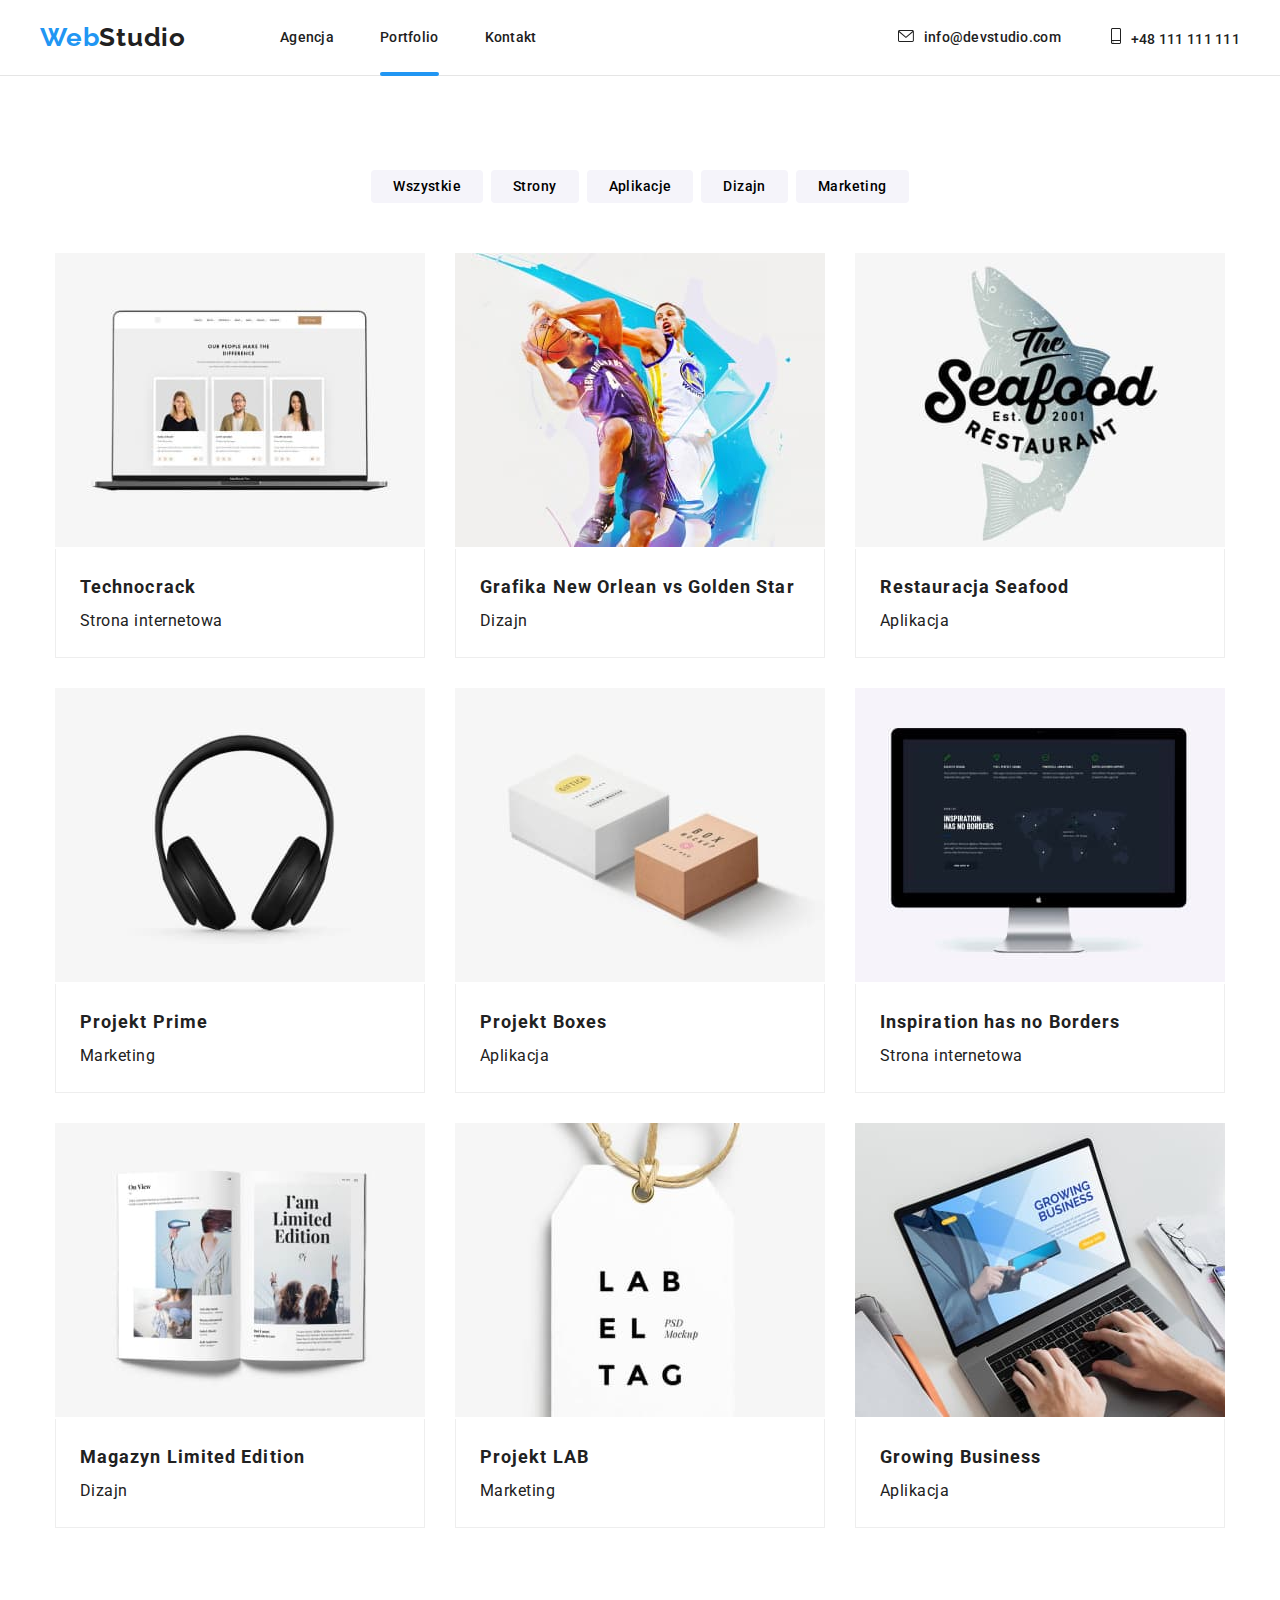
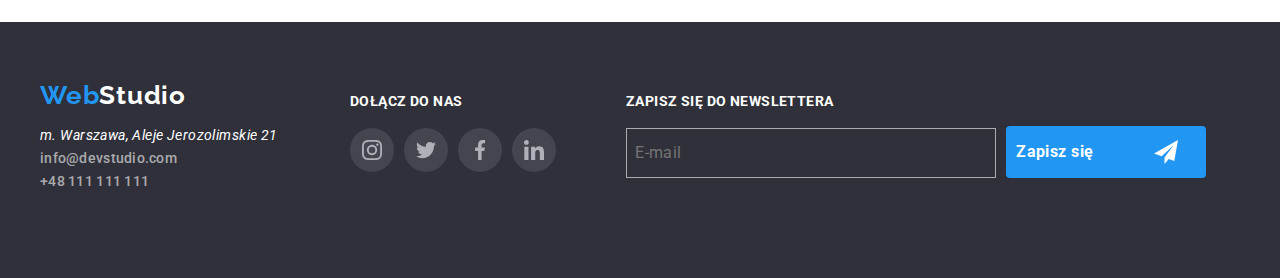
==== commit c928dd00: "edited all sections in SAAS compiler" ====
--- a/portfolio.html
+++ b/portfolio.html
@@ -15,17 +15,17 @@
       rel="stylesheet"
       href="https://cdnjs.cloudflare.com/ajax/libs/modern-normalize/1.0.0/modern-normalize.min.css"
     />
-    <link href="css/style.css" rel="stylesheet" />
+    <link href="css/main.min.css" rel="stylesheet" />
   </head>
   <body>
-    <header class="header--border">
-      <div class="container header__container align-center">
-        <div class="flex-box align-center">
+    <header class="header">
+      <div class="container header__container">
+        <div class="header__wrapper">
           <a class="logo link__header" href="index.html"
             ><span class="logo--accent">Web</span>Studio</a
           >
           <nav>
-            <ul class="header__navigation flex-box">
+            <ul class="header__navigation">
               <li>
                 <a class="link link__header" href="index.html">Agencja</a>
               </li>
@@ -40,16 +40,12 @@
             </ul>
           </nav>
         </div>
-        <ul class="header__contact-info flex-box align-center">
+        <ul class="header__contact-info">
           <li>
             <a
               class="link link__header link__header--contact-info"
               href="mailto:info@devstudio.com"
-              ><svg
-                class="icon icon__header--contact-info"
-                width="16"
-                height="12"
-              >
+              ><svg class="icon icon__header" width="16" height="12">
                 <use href="images/icons.svg#icon-envelope"></use></svg
               >info@devstudio.com</a
             >
@@ -58,11 +54,7 @@
             <a
               class="link link__header link__header--contact-info"
               href="tel:48111111111"
-              ><svg
-                class="icon icon__header--contact-info"
-                width="10"
-                height="16"
-              >
+              ><svg class="icon icon__header" width="10" height="16">
                 <use href="images/icons.svg#icon-smartphone"></use></svg
               >+48 111 111 111</a
             >
@@ -92,7 +84,7 @@
             </li>
           </ul>
 
-          <ul class="flex-box hero-gap grind">
+          <ul class="grind">
             <li>
               <figure>
                 <div class="overly">
@@ -103,16 +95,16 @@
                     height="294"
                   />
                   <div class="overly__text">
-                    <p class="overly__paragraph">
-                      Technocrack jest popularną platformą wykorzystywaną do
-                      rozpowszechniania koronawirusa. Firmy wykorzystują tę
-                      platformę do celów szpiegowskich i ataków na
-                      niezabezpieczone serwery konkurencji
-                    </p>
-                  </div>
-                </div>
-                <figcaption class="figcaption__grind">
-                  <h3 class="heading_grind">Technocrack</h3>
+                    <p class="paragraph__overly">
+                      Technocrack jest popularną platformą wykorzystywaną do
+                      rozpowszechniania koronawirusa. Firmy wykorzystują tę
+                      platformę do celów szpiegowskich i ataków na
+                      niezabezpieczone serwery konkurencji
+                    </p>
+                  </div>
+                </div>
+                <figcaption class="grind__figcaption">
+                  <h3 class="grind__heading">Technocrack</h3>
                   <p class="paragraph__grind">Strona internetowa</p>
                 </figcaption>
               </figure>
@@ -127,16 +119,16 @@
                     height="294"
                   />
                   <div class="overly__text">
-                    <p class="overly__paragraph">
-                      Technocrack jest popularną platformą wykorzystywaną do
-                      rozpowszechniania koronawirusa. Firmy wykorzystują tę
-                      platformę do celów szpiegowskich i ataków na
-                      niezabezpieczone serwery konkurencji
-                    </p>
-                  </div>
-                </div>
-                <figcaption>
-                  <h3 class="heading_grind">
+                    <p class="paragraph__overly">
+                      Technocrack jest popularną platformą wykorzystywaną do
+                      rozpowszechniania koronawirusa. Firmy wykorzystują tę
+                      platformę do celów szpiegowskich i ataków na
+                      niezabezpieczone serwery konkurencji
+                    </p>
+                  </div>
+                </div>
+                <figcaption class="grind__figcaption">
+                  <h3 class="grind__heading">
                     Grafika New Orlean vs Golden Star
                   </h3>
                   <p class="paragraph__grind">Dizajn</p>
@@ -153,16 +145,16 @@
                     height="294"
                   />
                   <div class="overly__text">
-                    <p class="overly__paragraph">
-                      Technocrack jest popularną platformą wykorzystywaną do
-                      rozpowszechniania koronawirusa. Firmy wykorzystują tę
-                      platformę do celów szpiegowskich i ataków na
-                      niezabezpieczone serwery konkurencji
-                    </p>
-                  </div>
-                </div>
-                <figcaption>
-                  <h3 class="heading_grind">Restauracja Seafood</h3>
+                    <p class="paragraph__overly">
+                      Technocrack jest popularną platformą wykorzystywaną do
+                      rozpowszechniania koronawirusa. Firmy wykorzystują tę
+                      platformę do celów szpiegowskich i ataków na
+                      niezabezpieczone serwery konkurencji
+                    </p>
+                  </div>
+                </div>
+                <figcaption class="grind__figcaption">
+                  <h3 class="grind__heading">Restauracja Seafood</h3>
                   <p class="paragraph__grind">Aplikacja</p>
                 </figcaption>
               </figure>
@@ -177,16 +169,16 @@
                     height="294"
                   />
                   <div class="overly__text">
-                    <p class="overly__paragraph">
-                      Technocrack jest popularną platformą wykorzystywaną do
-                      rozpowszechniania koronawirusa. Firmy wykorzystują tę
-                      platformę do celów szpiegowskich i ataków na
-                      niezabezpieczone serwery konkurencji
-                    </p>
-                  </div>
-                </div>
-                <figcaption>
-                  <h3 class="heading_grind">Projekt Prime</h3>
+                    <p class="paragraph__overly">
+                      Technocrack jest popularną platformą wykorzystywaną do
+                      rozpowszechniania koronawirusa. Firmy wykorzystują tę
+                      platformę do celów szpiegowskich i ataków na
+                      niezabezpieczone serwery konkurencji
+                    </p>
+                  </div>
+                </div>
+                <figcaption class="grind__figcaption">
+                  <h3 class="grind__heading">Projekt Prime</h3>
                   <p class="paragraph__grind">Marketing</p>
                 </figcaption>
               </figure>
@@ -201,16 +193,16 @@
                     height="294"
                   />
                   <div class="overly__text">
-                    <p class="overly__paragraph">
-                      Technocrack jest popularną platformą wykorzystywaną do
-                      rozpowszechniania koronawirusa. Firmy wykorzystują tę
-                      platformę do celów szpiegowskich i ataków na
-                      niezabezpieczone serwery konkurencji
-                    </p>
-                  </div>
-                </div>
-                <figcaption>
-                  <h3 class="heading_grind">Projekt Boxes</h3>
+                    <p class="paragraph__overly">
+                      Technocrack jest popularną platformą wykorzystywaną do
+                      rozpowszechniania koronawirusa. Firmy wykorzystują tę
+                      platformę do celów szpiegowskich i ataków na
+                      niezabezpieczone serwery konkurencji
+                    </p>
+                  </div>
+                </div>
+                <figcaption class="grind__figcaption">
+                  <h3 class="grind__heading">Projekt Boxes</h3>
                   <p class="paragraph__grind">Aplikacja</p>
                 </figcaption>
               </figure>
@@ -225,16 +217,16 @@
                     height="294"
                   />
                   <div class="overly__text">
-                    <p class="overly__paragraph">
-                      Technocrack jest popularną platformą wykorzystywaną do
-                      rozpowszechniania koronawirusa. Firmy wykorzystują tę
-                      platformę do celów szpiegowskich i ataków na
-                      niezabezpieczone serwery konkurencji
-                    </p>
-                  </div>
-                </div>
-                <figcaption>
-                  <h3 class="heading_grind">Inspiration has no Borders</h3>
+                    <p class="paragraph__overly">
+                      Technocrack jest popularną platformą wykorzystywaną do
+                      rozpowszechniania koronawirusa. Firmy wykorzystują tę
+                      platformę do celów szpiegowskich i ataków na
+                      niezabezpieczone serwery konkurencji
+                    </p>
+                  </div>
+                </div>
+                <figcaption class="grind__figcaption">
+                  <h3 class="grind__heading">Inspiration has no Borders</h3>
                   <p class="paragraph__grind">Strona internetowa</p>
                 </figcaption>
               </figure>
@@ -249,16 +241,16 @@
                     height="294"
                   />
                   <div class="overly__text">
-                    <p class="overly__paragraph">
-                      Technocrack jest popularną platformą wykorzystywaną do
-                      rozpowszechniania koronawirusa. Firmy wykorzystują tę
-                      platformę do celów szpiegowskich i ataków na
-                      niezabezpieczone serwery konkurencji
-                    </p>
-                  </div>
-                </div>
-                <figcaption>
-                  <h3 class="heading_grind">Magazyn Limited Edition</h3>
+                    <p class="paragraph__overly">
+                      Technocrack jest popularną platformą wykorzystywaną do
+                      rozpowszechniania koronawirusa. Firmy wykorzystują tę
+                      platformę do celów szpiegowskich i ataków na
+                      niezabezpieczone serwery konkurencji
+                    </p>
+                  </div>
+                </div>
+                <figcaption class="grind__figcaption">
+                  <h3 class="grind__heading">Magazyn Limited Edition</h3>
                   <p class="paragraph__grind">Dizajn</p>
                 </figcaption>
               </figure>
@@ -273,16 +265,16 @@
                     height="294"
                   />
                   <div class="overly__text">
-                    <p class="overly__paragraph">
-                      Technocrack jest popularną platformą wykorzystywaną do
-                      rozpowszechniania koronawirusa. Firmy wykorzystują tę
-                      platformę do celów szpiegowskich i ataków na
-                      niezabezpieczone serwery konkurencji
-                    </p>
-                  </div>
-                </div>
-                <figcaption>
-                  <h3 class="heading_grind">Projekt LAB</h3>
+                    <p class="paragraph__overly">
+                      Technocrack jest popularną platformą wykorzystywaną do
+                      rozpowszechniania koronawirusa. Firmy wykorzystują tę
+                      platformę do celów szpiegowskich i ataków na
+                      niezabezpieczone serwery konkurencji
+                    </p>
+                  </div>
+                </div>
+                <figcaption class="grind__figcaption">
+                  <h3 class="grind__heading">Projekt LAB</h3>
                   <p class="paragraph__grind">Marketing</p>
                 </figcaption>
               </figure>
@@ -297,16 +289,16 @@
                     height="294"
                   />
                   <div class="overly__text">
-                    <p class="overly__paragraph">
-                      Technocrack jest popularną platformą wykorzystywaną do
-                      rozpowszechniania koronawirusa. Firmy wykorzystują tę
-                      platformę do celów szpiegowskich i ataków na
-                      niezabezpieczone serwery konkurencji
-                    </p>
-                  </div>
-                </div>
-                <figcaption>
-                  <h3 class="heading_grind">Growing Business</h3>
+                    <p class="paragraph__overly">
+                      Technocrack jest popularną platformą wykorzystywaną do
+                      rozpowszechniania koronawirusa. Firmy wykorzystują tę
+                      platformę do celów szpiegowskich i ataków na
+                      niezabezpieczone serwery konkurencji
+                    </p>
+                  </div>
+                </div>
+                <figcaption class="grind__figcaption">
+                  <h3 class="grind__heading">Growing Business</h3>
                   <p class="paragraph__grind">Aplikacja</p>
                 </figcaption>
               </figure>
@@ -314,13 +306,13 @@
           </ul>
         </div>
       </section>
-      <footer class="footer--bg">
-        <div class="container flex-box">
-          <div class="container__footer">
-            <a class="logo logo__footer link" href="index.html"
+      <footer class="footer">
+        <div class="container footer__container">
+          <div class="footer__wrapper">
+            <a class="logo logo__footer" href="index.html"
               ><span class="logo--accent">Web</span>Studio</a
             >
-            <ul class="flex-box adress__footer">
+            <ul class="footer__adress">
               <li>
                 <address>m. Warszawa, Aleje Jerozolimskie 21</address>
               </li>
@@ -337,32 +329,32 @@
             </ul>
           </div>
 
-          <div class="social-footer">
-            <p class="paragraph__social-footer">dołącz do nas</p>
-            <ul class="flex-box social-list">
-              <li class="social-list__item social-list__item--reverse">
+          <div class="footer__social">
+            <p class="paragraph__footer">dołącz do nas</p>
+            <ul class="list">
+              <li class="list__item list__item--reverse">
                 <svg class="icon" width="20px" height="20px">
                   <use href="images/icons.svg#icon-instagram"></use>
                 </svg>
               </li>
-              <li class="social-list__item social-list__item--reverse">
+              <li class="list__item list__item--reverse">
                 <svg class="icon" width="20px" height="20px">
                   <use href="images/icons.svg#icon-twitter "></use>
                 </svg>
               </li>
-              <li class="social-list__item social-list__item--reverse">
+              <li class="list__item list__item--reverse">
                 <svg class="icon" width="20px" height="20px">
                   <use href="images/icons.svg#icon-facebook"></use>
                 </svg>
               </li>
-              <li class="social-list__item social-list__item--reverse">
+              <li class="list__item list__item--reverse">
                 <svg class="icon" width="20px" height="20px">
                   <use href="images/icons.svg#icon-linkedin"></use>
                 </svg>
               </li>
             </ul>
           </div>
-          <div class="wrapper__footer">
+          <div class="footer__form-wrapper">
             <form class="footer__form">
               <div class="footer__input-wrapper">
                 <label class="footer__label"
--- a/css/main.min.css
+++ b/css/main.min.css
@@ -0,0 +1,696 @@
+body {
+  font-family: "roboto", sans-serif;
+}
+
+.logo {
+  font-family: "raleway", sans-serif;
+}
+
+.list__item, .link, .overly__text, .grind, .filter__btn {
+  -webkit-transition: 250ms cubic-bezier(0.4, 0, 0.2, 1);
+  transition: 250ms cubic-bezier(0.4, 0, 0.2, 1);
+}
+
+.container, .hero__container, .hero, .header__container {
+  margin: 0 auto;
+}
+
+.list__about, .list, .grind, .filter, .clients-list__wrapper, .backdrop, .clients-list__item, .clients-list, .team__list, .hero__list, .hero__container, .footer__form, .footer__form-wrapper, .footer__adress, .footer__container, .header__contact-info, .header__navigation, .header__wrapper, .header__container {
+  display: -webkit-box;
+  display: -ms-flexbox;
+  display: flex;
+}
+
+.clients-list__wrapper, .backdrop, .clients-list__item, .hero__title, .hero__container, .header__contact-info, .header__wrapper, .header__container {
+  -webkit-box-align: center;
+      -ms-flex-align: center;
+          align-items: center;
+}
+
+.grind, .filter, .clients-list__wrapper, .backdrop, .clients-list__item {
+  -webkit-box-pack: center;
+      -ms-flex-pack: center;
+          justify-content: center;
+}
+
+.section__heading, .button, .link--contact-info, .paragraph__team, .filter__btn, .backdrop__title, .team__heading, .about__caption {
+  text-align: center;
+}
+
+.paragraph__hero, .hero__heading, .submit__btn {
+  text-align: left;
+}
+
+.overly__text, .backdrop__close--sign, .backdrop__close, .backdrop__checkbox-icon, .backdrop__checkbox, .backdrop__icon, .about__name, .submit__icon, .is-active::after {
+  position: absolute;
+}
+
+.header {
+  border-bottom: 1px solid #e5e5e5;
+}
+.header__container {
+  -webkit-box-pack: justify;
+      -ms-flex-pack: justify;
+          justify-content: space-between;
+  padding: 24px 0 25px 0;
+}
+.header__navigation {
+  gap: 46px;
+}
+.header__contact-info {
+  gap: 50px;
+}
+
+.is-active {
+  position: relative;
+}
+.is-active::after {
+  content: "";
+  width: 100%;
+  height: 4px;
+  border-radius: 2px;
+  background-color: #2196f3;
+  bottom: 0;
+  left: 0;
+  -webkit-transform: translateY(31px);
+          transform: translateY(31px);
+}
+
+.footer {
+  background-color: #2f303a;
+  color: #ffffff;
+}
+.footer__wrapper {
+  padding: 60px 0px;
+  margin-right: 70px;
+  position: relative;
+}
+.footer__social {
+  padding: 72px 0px;
+  margin-right: 70px;
+}
+.footer__adress {
+  -webkit-box-orient: vertical;
+  -webkit-box-direction: normal;
+      -ms-flex-direction: column;
+          flex-direction: column;
+  gap: 9px;
+  margin-top: 20px;
+  font-style: inherit;
+}
+.footer__form-wrapper {
+  padding: 72px 0px 100px 0px;
+  -webkit-box-orient: horizontal;
+  -webkit-box-direction: normal;
+      -ms-flex-direction: row;
+          flex-direction: row;
+  width: 580px;
+}
+.footer__form {
+  -webkit-box-align: end;
+      -ms-flex-align: end;
+          align-items: flex-end;
+  gap: 10px;
+}
+.footer__input-wrapper {
+  display: block;
+}
+.footer__label {
+  text-transform: uppercase;
+  font-weight: 700;
+  margin-bottom: 20px;
+}
+.footer__input {
+  padding: 8px;
+  border: 1px solid rgba(255, 255, 255, 0.6);
+  border-radius: 0;
+  font-weight: 400;
+  font-size: 16px;
+  line-height: 1.25;
+  letter-spacing: 0.03em;
+  background-color: inherit;
+  color: rgba(255, 255, 255, 0.6);
+  font-family: inherit;
+  outline: none;
+  width: 100%;
+  min-height: 50px;
+  margin-top: 20px;
+}
+.footer__submit-wrapper {
+  position: relative;
+  display: inline;
+}
+
+.submit__btn {
+  padding: 10px 42px;
+  color: inherit;
+  font-style: inherit;
+}
+
+.submit__icon {
+  top: 50%;
+  right: 28px;
+  -webkit-transform: translateY(-50%);
+          transform: translateY(-50%);
+  fill: #ffffff;
+}
+
+.logo {
+  color: #000000;
+  font-weight: 700;
+  font-size: 26px;
+  line-height: 1;
+  letter-spacing: 0.03em;
+  margin-right: 94px;
+  text-decoration: none;
+}
+.logo--accent {
+  color: #2196f3;
+}
+.logo__footer {
+  color: #ffffff;
+  text-decoration: none;
+}
+
+.hero {
+  background-image: -webkit-gradient(linear, left top, left bottom, from(rgba(47, 48, 58, 0.4)), to(rgba(47, 48, 58, 0.4))), url(../images/header_image.jpg);
+  background-image: linear-gradient(to bottom, rgba(47, 48, 58, 0.4), rgba(47, 48, 58, 0.4)), url(../images/header_image.jpg);
+  max-width: 1600px;
+  background-size: cover;
+}
+.hero__container {
+  -webkit-box-orient: vertical;
+  -webkit-box-direction: normal;
+      -ms-flex-direction: column;
+          flex-direction: column;
+  gap: 30px;
+  padding-top: 100px;
+  padding-right: 0;
+  padding-bottom: 0;
+  padding-left: 0;
+}
+.hero__list {
+  gap: 30px;
+  padding-top: 5px;
+  padding-right: 0;
+  padding-bottom: 5px;
+  padding-left: 0;
+}
+.hero__title {
+  font-weight: 900;
+  font-size: 44px;
+  line-height: 1.5;
+  letter-spacing: 0.06;
+  text-transform: uppercase;
+  color: #ffffff;
+}
+.hero__tile {
+  background-color: #f5f4fa;
+  width: 270px;
+  height: 120px;
+  padding: 25px 100px;
+  margin-bottom: 30px;
+}
+.hero__heading {
+  font-weight: 700;
+  text-transform: uppercase;
+  margin-bottom: 10px;
+}
+
+.about {
+  padding: 100px 0;
+}
+.about__tile {
+  position: relative;
+}
+.about__name {
+  width: 370px;
+  min-height: 70px;
+  background-color: rgba(47, 48, 58, 0.8);
+  top: 224px;
+}
+.about__caption {
+  font-weight: 700;
+  font-size: 14px;
+  line-height: 1;
+  letter-spacing: 0.03em;
+  text-transform: uppercase;
+  color: #ffffff;
+  -webkit-transform: translateY(200%);
+          transform: translateY(200%);
+}
+
+.team {
+  background-color: #f5f4fa;
+}
+.team__list {
+  gap: 30px;
+  padding-top: 0;
+  padding-right: 0;
+  padding-bottom: 1px;
+  padding-left: 0;
+}
+.team__figure {
+  -webkit-box-shadow: 0px 1px 3px rgba(0, 0, 0, 0.12), 0px 1px 1px rgba(0, 0, 0, 0.14), 0px 1px 2px rgba(0, 0, 0, 0.2);
+          box-shadow: 0px 1px 3px rgba(0, 0, 0, 0.12), 0px 1px 1px rgba(0, 0, 0, 0.14), 0px 1px 2px rgba(0, 0, 0, 0.2);
+  border-radius: 0 0 4px 4px;
+}
+.team__figcaption {
+  padding: 30px 32px;
+  background-color: #ffffff;
+  border-radius: 0 0 4px 4px;
+}
+.team__heading {
+  font-weight: 500;
+  font-size: 16px;
+  line-height: 1.2;
+  letter-spacing: 0.03em;
+  color: #212121;
+  text-transform: none;
+  margin-bottom: 10px;
+}
+
+.clients-list {
+  gap: 30px;
+  padding-top: 0;
+  padding-right: 0;
+  padding-bottom: 0;
+  padding-left: 0;
+  color: #afb1b8;
+}
+.clients-list__item {
+  border: 1px solid currentColor;
+  border-radius: 4px;
+  width: 170px;
+  height: 92px;
+}
+.clients-list__item:hover, .clients-list__item:focus {
+  color: #2196f3;
+}
+.is-hidden {
+  opacity: 0;
+  visibility: hidden;
+  pointer-events: none;
+  -webkit-transform: scale(0) rotate(360deg);
+          transform: scale(0) rotate(360deg);
+}
+
+.backdrop {
+  visibility: visible;
+  -webkit-transition: opacity 250ms cubic-bezier(0.4, 0, 0.2, 1), -webkit-transform 250ms cubic-bezier(0.4, 0, 0.2, 1);
+  transition: opacity 250ms cubic-bezier(0.4, 0, 0.2, 1), -webkit-transform 250ms cubic-bezier(0.4, 0, 0.2, 1);
+  transition: transform 250ms cubic-bezier(0.4, 0, 0.2, 1), opacity 250ms cubic-bezier(0.4, 0, 0.2, 1);
+  transition: transform 250ms cubic-bezier(0.4, 0, 0.2, 1), opacity 250ms cubic-bezier(0.4, 0, 0.2, 1), -webkit-transform 250ms cubic-bezier(0.4, 0, 0.2, 1);
+  position: fixed;
+  left: 0;
+  top: 0;
+  width: 100%;
+  height: 100%;
+  background-color: rgba(0, 0, 0, 0.2);
+}
+.backdrop__modal {
+  position: relative;
+  width: 528px;
+  min-height: 581px;
+  padding: 45px 40px 35px;
+  border-radius: 4px;
+  background-color: #ffffff;
+  -webkit-box-shadow: 0px 1px 1px rgba(0, 0, 0, 0.12), 0px 2px 2px rgba(0, 0, 0, 0.06), 1px 2px 4px rgba(0, 0, 0, 0.16);
+          box-shadow: 0px 1px 1px rgba(0, 0, 0, 0.12), 0px 2px 2px rgba(0, 0, 0, 0.06), 1px 2px 4px rgba(0, 0, 0, 0.16);
+}
+.backdrop__form {
+  display: -webkit-box;
+  display: -ms-flexbox;
+  display: flex;
+  -webkit-box-orient: vertical;
+  -webkit-box-direction: normal;
+      -ms-flex-direction: column;
+          flex-direction: column;
+  -webkit-box-align: stretch;
+      -ms-flex-align: stretch;
+          align-items: stretch;
+}
+.backdrop__title {
+  font-weight: 700;
+  font-size: 20px;
+  line-height: 1;
+  letter-spacing: 0.03em;
+  color: #212121;
+  margin-bottom: 12px;
+}
+.backdrop__input-wrapper {
+  position: relative;
+}
+.backdrop__input-wrapper:focus-within {
+  fill: #2196f3;
+}
+.backdrop__label {
+  position: relative;
+  font-size: 12px;
+  color: var(--paragraph-color);
+}
+.backdrop__icon {
+  top: 24px;
+  left: 12px;
+  -webkit-transform: translateY(50%);
+          transform: translateY(50%);
+}
+.backdrop__input {
+  width: 100%;
+  padding: 12px 0px 12px 42px;
+  border: 1px solid rgba(33, 33, 33, 0.2);
+  border-radius: 0;
+  font-size: 16px;
+  outline: none;
+  margin-top: 4px;
+  margin-bottom: 10px;
+}
+.backdrop__input--textarea {
+  padding: 12px 0px 12px 16px;
+  font-weight: 400;
+  font-size: 12px;
+  line-height: 1;
+  letter-spacing: 0.01em;
+  resize: none;
+}
+.backdrop__input--textarea::-webkit-input-placeholder {
+  color: rgba(117, 117, 117, 0.5019607843);
+}
+.backdrop__input--textarea::-moz-placeholder {
+  color: rgba(117, 117, 117, 0.5019607843);
+}
+.backdrop__input--textarea:-ms-input-placeholder {
+  color: rgba(117, 117, 117, 0.5019607843);
+}
+.backdrop__input--textarea::-ms-input-placeholder {
+  color: rgba(117, 117, 117, 0.5019607843);
+}
+.backdrop__input--textarea::placeholder {
+  color: rgba(117, 117, 117, 0.5019607843);
+}
+.backdrop__input:focus {
+  border: 1px solid #2196f3;
+  border-radius: 0;
+}
+.backdrop__checkbox-wrapper {
+  position: relative;
+  -ms-flex-item-align: center;
+      align-self: center;
+  margin-top: 25px;
+}
+.backdrop__checkbox-wrapper input:checked ~ .backdrop__checkbox {
+  background-color: #2196f3;
+  border: 1px solid #2196f3;
+  border-radius: 0;
+}
+.backdrop__checkbox-wrapper .backdrop__checkbox-input {
+  opacity: 0;
+  cursor: pointer;
+  margin-right: 8px;
+  height: 20px;
+  width: 20px;
+  z-index: 1;
+}
+.backdrop__checkbox {
+  top: 0;
+  left: 15px;
+  -webkit-transform: translate(-100%, 50%);
+          transform: translate(-100%, 50%);
+  width: 16px;
+  height: 15px;
+  border: 1px solid #212121;
+  border-radius: 2px;
+  z-index: 0;
+}
+.backdrop__checkbox-icon {
+  top: 50%;
+  left: 50%;
+  -webkit-transform: translate(-50%, -50%);
+          transform: translate(-50%, -50%);
+  fill: #ffffff;
+}
+.backdrop__checkbox-label {
+  line-height: 1.7;
+  color: #757575;
+  margin-top: 20px;
+}
+.backdrop__link {
+  color: #2196f3;
+}
+.backdrop__btn {
+  padding: 10px 41px;
+  border: none;
+  margin-top: 30px;
+  -ms-flex-item-align: center;
+      align-self: center;
+}
+.backdrop__close {
+  top: 8px;
+  right: 8px;
+  border: 1px solid rgba(0, 0, 0, 0.1);
+  border-radius: 50%;
+  background-color: #ffffff;
+  width: 30px;
+  height: 30px;
+  cursor: pointer;
+}
+.backdrop__close--sign {
+  top: 50%;
+  left: 50%;
+  font-size: 30px;
+  -webkit-transform: translate(-50%, -50%);
+          transform: translate(-50%, -50%);
+}
+
+.filter {
+  gap: 8px;
+  padding-top: 0;
+  padding-right: 1px;
+  padding-bottom: 16px;
+  padding-left: 1px;
+  -webkit-box-align: start;
+      -ms-flex-align: start;
+          align-items: flex-start;
+  margin-bottom: 34px;
+}
+.filter__btn {
+  background-color: #f5f4fa;
+  font-weight: 500;
+  font-size: 14px;
+  line-height: 1.5;
+  letter-spacing: 0.03em;
+  border-radius: 4px;
+  cursor: pointer;
+  padding: 6px 22px;
+  border: none;
+}
+.filter__btn:hover, .filter__btn:focus {
+  background-color: #2196f3;
+  color: #ffffff;
+  -webkit-box-shadow: 0px 3px 1px rgba(0, 0, 0, 0.1), 0px 1px 2px rgba(0, 0, 0, 0.08), 0px 2px 2px rgba(0, 0, 0, 0.12);
+          box-shadow: 0px 3px 1px rgba(0, 0, 0, 0.1), 0px 1px 2px rgba(0, 0, 0, 0.08), 0px 2px 2px rgba(0, 0, 0, 0.12);
+}
+
+.grind {
+  -ms-flex-wrap: wrap;
+      flex-wrap: wrap;
+  gap: 30px;
+  -ms-flex-preferred-size: calc((100% - 60px) / 3);
+      flex-basis: calc((100% - 60px) / 3);
+}
+.grind figure:hover, .grind figure:focus {
+  -webkit-box-shadow: 0px 1px 1px rgba(0, 0, 0, 0.12), 0px 4px 4px rgba(0, 0, 0, 0.06), 1px 4px 6px rgba(0, 0, 0, 0.16);
+          box-shadow: 0px 1px 1px rgba(0, 0, 0, 0.12), 0px 4px 4px rgba(0, 0, 0, 0.06), 1px 4px 6px rgba(0, 0, 0, 0.16);
+}
+.grind__figcaption {
+  padding: 20px 24px;
+  border: 1px solid #eee;
+  border-radius: 0;
+  border-top: none;
+}
+.grind__heading {
+  font-weight: 700;
+  font-size: 18px;
+  line-height: 2;
+  letter-spacing: 0.06em;
+  text-transform: none;
+}
+
+.overly {
+  position: relative;
+  overflow: hidden;
+}
+.overly__text {
+  bottom: 0;
+  left: 0;
+  width: 100%;
+  height: 100%;
+  padding: 49px 24px;
+  background-color: rgba(33, 150, 243, 0.9019607843);
+  -webkit-transform: translateY(100%);
+          transform: translateY(100%);
+}
+.overly:hover .overly__text {
+  -webkit-transform: translateY(0);
+          transform: translateY(0);
+}
+
+body {
+  font-style: normal;
+  color: #212121;
+  font-weight: 400;
+  font-size: 14px;
+  line-height: 1;
+  letter-spacing: 0.03em;
+}
+
+ul {
+  list-style-type: none;
+}
+
+ul,
+li,
+p,
+h3,
+figure {
+  margin: 0;
+  padding: 0;
+}
+
+.paragraph {
+  line-height: 1.5;
+  color: #757575;
+}
+.paragraph__hero {
+  line-height: 1.7;
+}
+.paragraph__team {
+  font-weight: 400;
+  font-size: 16px;
+  line-height: 1.2;
+  letter-spacing: 0.03em;
+  margin-bottom: 16px;
+}
+.paragraph__footer {
+  text-transform: uppercase;
+  font-weight: 700;
+  color: #ffffff;
+  margin-bottom: 20px;
+}
+.paragraph__grind {
+  font-weight: 400;
+  font-size: 16px;
+  line-height: 2;
+  letter-spacing: 0.03em;
+}
+.paragraph__overly {
+  width: 301px;
+  font-weight: 400;
+  font-size: 18px;
+  line-height: 1.5;
+  letter-spacing: 0.03em;
+  color: #ffffff;
+}
+
+.container {
+  width: 1200px;
+}
+
+.section {
+  padding: 94px 0;
+}
+
+.image {
+  display: block;
+}
+
+.link {
+  font-weight: 500;
+  font-size: 14px;
+  line-height: 1;
+  letter-spacing: 0.02em;
+}
+.link__header {
+  color: inherit;
+  text-decoration: none;
+}
+.link--contact-info {
+  color: #757575;
+  line-height: 1.5;
+}
+.link__header:focus, .link__header:hover {
+  color: #2196f3;
+}
+.link__footer {
+  color: rgba(255, 255, 255, 0.6);
+  text-decoration: none;
+}
+.link__footer:hover, .link__footer:focus {
+  color: #2196f3;
+}
+
+.button {
+  font-weight: 700;
+  font-size: 16px;
+  line-height: 2;
+  letter-spacing: 0.03em;
+  border-radius: 4px;
+  background-color: #2196f3;
+  color: #ffffff;
+  min-width: 200px;
+  cursor: pointer;
+  padding: 10px;
+  border: none;
+}
+
+.negative-margin {
+  margin-top: -94px;
+}
+
+.section__heading {
+  font-weight: 700;
+  font-size: 36px;
+  line-height: 1.2;
+  letter-spacing: 0.03em;
+  margin-bottom: 50px;
+  margin-top: 0;
+}
+
+.icon {
+  fill: currentColor;
+}
+.icon__header {
+  margin-right: 10px;
+}
+
+.list {
+  gap: 10px;
+}
+.list__about {
+  gap: 30px;
+  padding-top: 5px;
+  padding-right: 0;
+  padding-bottom: 5px;
+  padding-left: 0;
+}
+.list__item {
+  width: 44px;
+  height: 44px;
+  padding: 12px;
+  color: #afb1b8;
+  border-radius: 50%;
+  cursor: pointer;
+}
+.list__item:hover, .list__item:focus {
+  background-color: #2196f3;
+}
+.list__item:hover .icon, .list__item:focus .icon {
+  fill: #ffffff;
+}
+.list__item--reverse {
+  background-color: rgba(255, 255, 255, 0.1019607843);
+}
+.list__item--reverse:hover, .list__item--reverse:focus {
+  background-color: #2196f3;
+  border-radius: 50%;
+}/*# sourceMappingURL=main.min.css.map */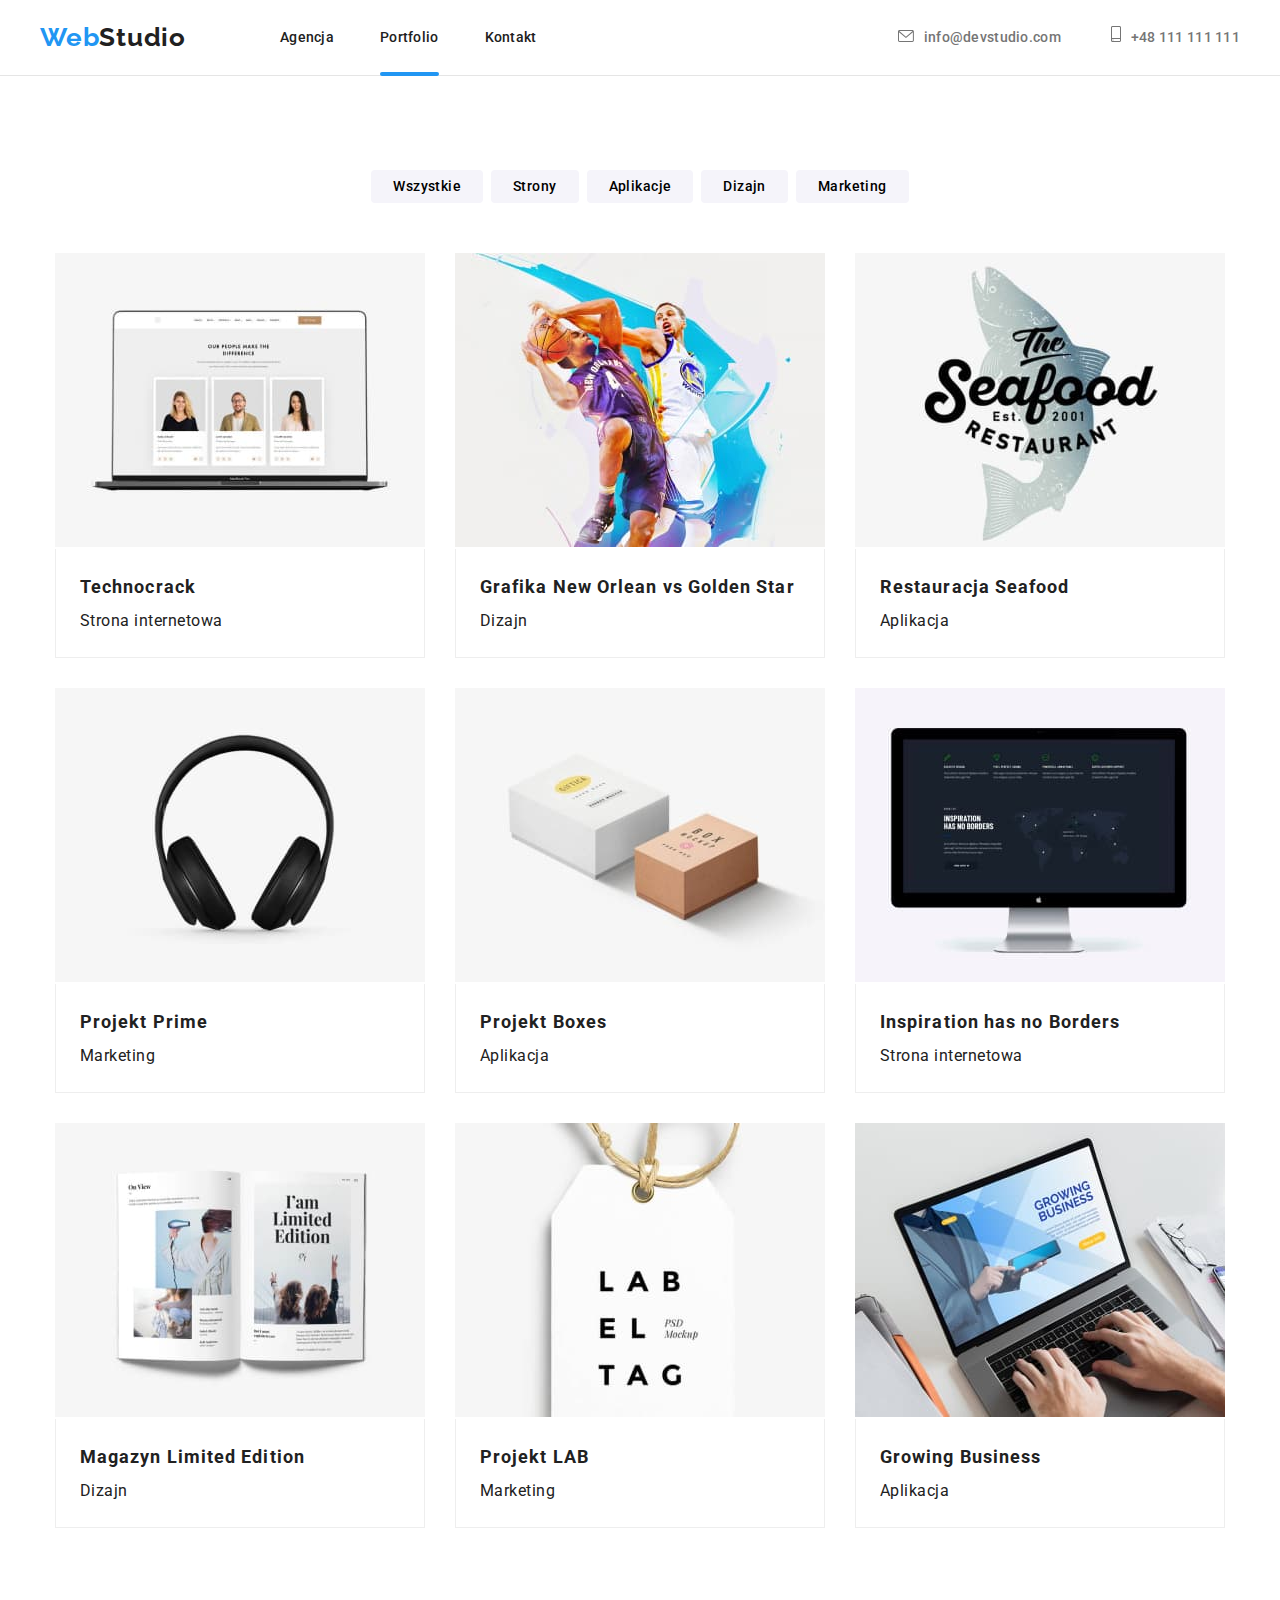
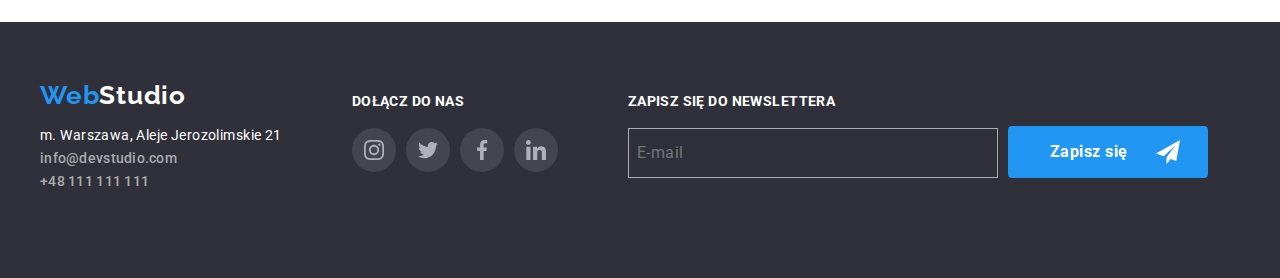
==== commit 65dac28d: "Corected, after last mentor's feedback" ====
--- a/portfolio.html
+++ b/portfolio.html
@@ -30,7 +30,9 @@
                 <a class="link link__header" href="index.html">Agencja</a>
               </li>
               <li>
-                <a class="link link__header is-active" href="portfolio.html"
+                <a
+                  class="link link__header link__header--active"
+                  href="portfolio.html"
                   >Portfolio</a
                 >
               </li>
@@ -42,18 +44,14 @@
         </div>
         <ul class="header__contact-info">
           <li>
-            <a
-              class="link link__header link__header--contact-info"
-              href="mailto:info@devstudio.com"
+            <a class="link link__contact-info" href="mailto:info@devstudio.com"
               ><svg class="icon icon__header" width="16" height="12">
                 <use href="images/icons.svg#icon-envelope"></use></svg
               >info@devstudio.com</a
             >
           </li>
           <li>
-            <a
-              class="link link__header link__header--contact-info"
-              href="tel:48111111111"
+            <a class="link link__contact-info" href="tel:48111111111"
               ><svg class="icon icon__header" width="10" height="16">
                 <use href="images/icons.svg#icon-smartphone"></use></svg
               >+48 111 111 111</a
@@ -312,9 +310,11 @@
             <a class="logo logo__footer" href="index.html"
               ><span class="logo--accent">Web</span>Studio</a
             >
-            <ul class="footer__adress">
-              <li>
-                <address>m. Warszawa, Aleje Jerozolimskie 21</address>
+            <ul class="footer__contact">
+              <li>
+                <address class="footer__address">
+                  m. Warszawa, Aleje Jerozolimskie 21
+                </address>
               </li>
               <li>
                 <a class="link link__footer" href="mailto:info@devstudio.com"
--- a/css/main.min.css
+++ b/css/main.min.css
@@ -6,7 +6,7 @@
   font-family: "raleway", sans-serif;
 }
 
-.list__item, .link, .overly__text, .grind, .filter__btn {
+.list__item, .link, .overly__text, .grind, .filter__btn, .backdrop__checkbox-wrapper, .backdrop__input {
   -webkit-transition: 250ms cubic-bezier(0.4, 0, 0.2, 1);
   transition: 250ms cubic-bezier(0.4, 0, 0.2, 1);
 }
@@ -15,7 +15,7 @@
   margin: 0 auto;
 }
 
-.list__about, .list, .grind, .filter, .clients-list__wrapper, .backdrop, .clients-list__item, .clients-list, .team__list, .hero__list, .hero__container, .footer__form, .footer__form-wrapper, .footer__adress, .footer__container, .header__contact-info, .header__navigation, .header__wrapper, .header__container {
+.list__about, .list, .grind, .filter, .clients-list__wrapper, .backdrop, .clients-list__item, .clients-list, .team__list, .hero__list, .hero__container, .footer__form, .footer__form-wrapper, .footer__contact, .footer__container, .header__contact-info, .header__navigation, .header__wrapper, .header__container {
   display: -webkit-box;
   display: -ms-flexbox;
   display: flex;
@@ -33,7 +33,7 @@
           justify-content: center;
 }
 
-.section__heading, .button, .link--contact-info, .paragraph__team, .filter__btn, .backdrop__title, .team__heading, .about__caption {
+.section__heading, .button, .link__contact-info, .paragraph__team, .filter__btn, .backdrop__title, .team__heading, .about__caption {
   text-align: center;
 }
 
@@ -41,7 +41,7 @@
   text-align: left;
 }
 
-.overly__text, .backdrop__close--sign, .backdrop__close, .backdrop__checkbox-icon, .backdrop__checkbox, .backdrop__icon, .about__name, .submit__icon, .is-active::after {
+.link__header--active::after, .overly__text, .backdrop__close--sign, .backdrop__close, .backdrop__checkbox-icon, .backdrop__checkbox, .backdrop__icon, .about__name, .submit__icon, .is-active::after {
   position: absolute;
 }
 
@@ -89,14 +89,16 @@
   padding: 72px 0px;
   margin-right: 70px;
 }
-.footer__adress {
+.footer__contact {
   -webkit-box-orient: vertical;
   -webkit-box-direction: normal;
       -ms-flex-direction: column;
           flex-direction: column;
   gap: 9px;
   margin-top: 20px;
-  font-style: inherit;
+}
+.footer__address {
+  font-style: normal;
 }
 .footer__form-wrapper {
   padding: 72px 0px 100px 0px;
@@ -599,6 +601,9 @@
 .section {
   padding: 94px 0;
 }
+.section:nth-child(3) {
+  padding: 0 0 94px 0;
+}
 
 .image {
   display: block;
@@ -610,23 +615,35 @@
   line-height: 1;
   letter-spacing: 0.02em;
 }
+.link:hover, .link:focus {
+  color: #2196f3;
+}
 .link__header {
-  color: inherit;
+  color: #212121;
   text-decoration: none;
 }
-.link--contact-info {
+.link__header--active {
+  position: relative;
+}
+.link__header--active::after {
+  content: "";
+  width: 100%;
+  height: 4px;
+  border-radius: 2px;
+  background-color: #2196f3;
+  bottom: 0;
+  left: 0;
+  -webkit-transform: translateY(31px);
+          transform: translateY(31px);
+}
+.link__contact-info {
   color: #757575;
   line-height: 1.5;
-}
-.link__header:focus, .link__header:hover {
-  color: #2196f3;
+  text-decoration: none;
 }
 .link__footer {
   color: rgba(255, 255, 255, 0.6);
   text-decoration: none;
-}
-.link__footer:hover, .link__footer:focus {
-  color: #2196f3;
 }
 
 .button {
@@ -639,12 +656,8 @@
   color: #ffffff;
   min-width: 200px;
   cursor: pointer;
-  padding: 10px;
+  padding: 10px 42px;
   border: none;
-}
-
-.negative-margin {
-  margin-top: -94px;
 }
 
 .section__heading {
